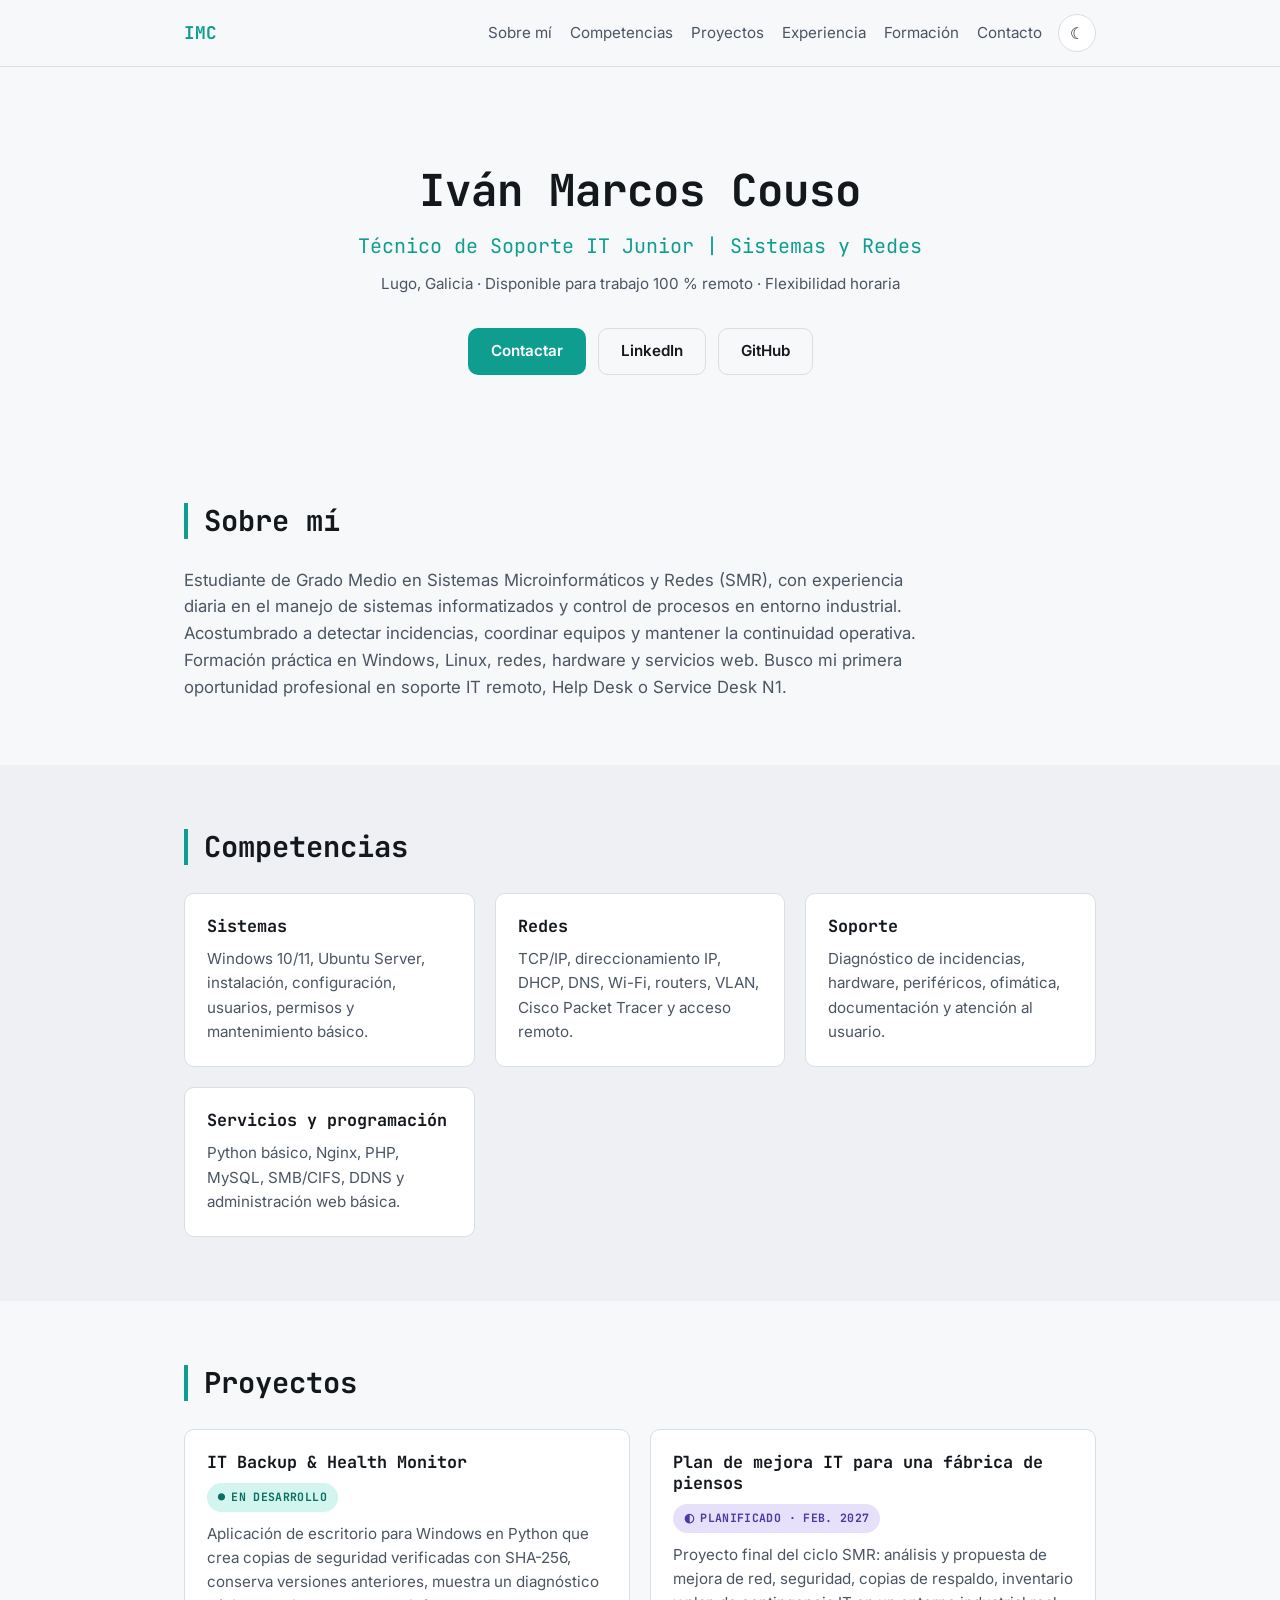
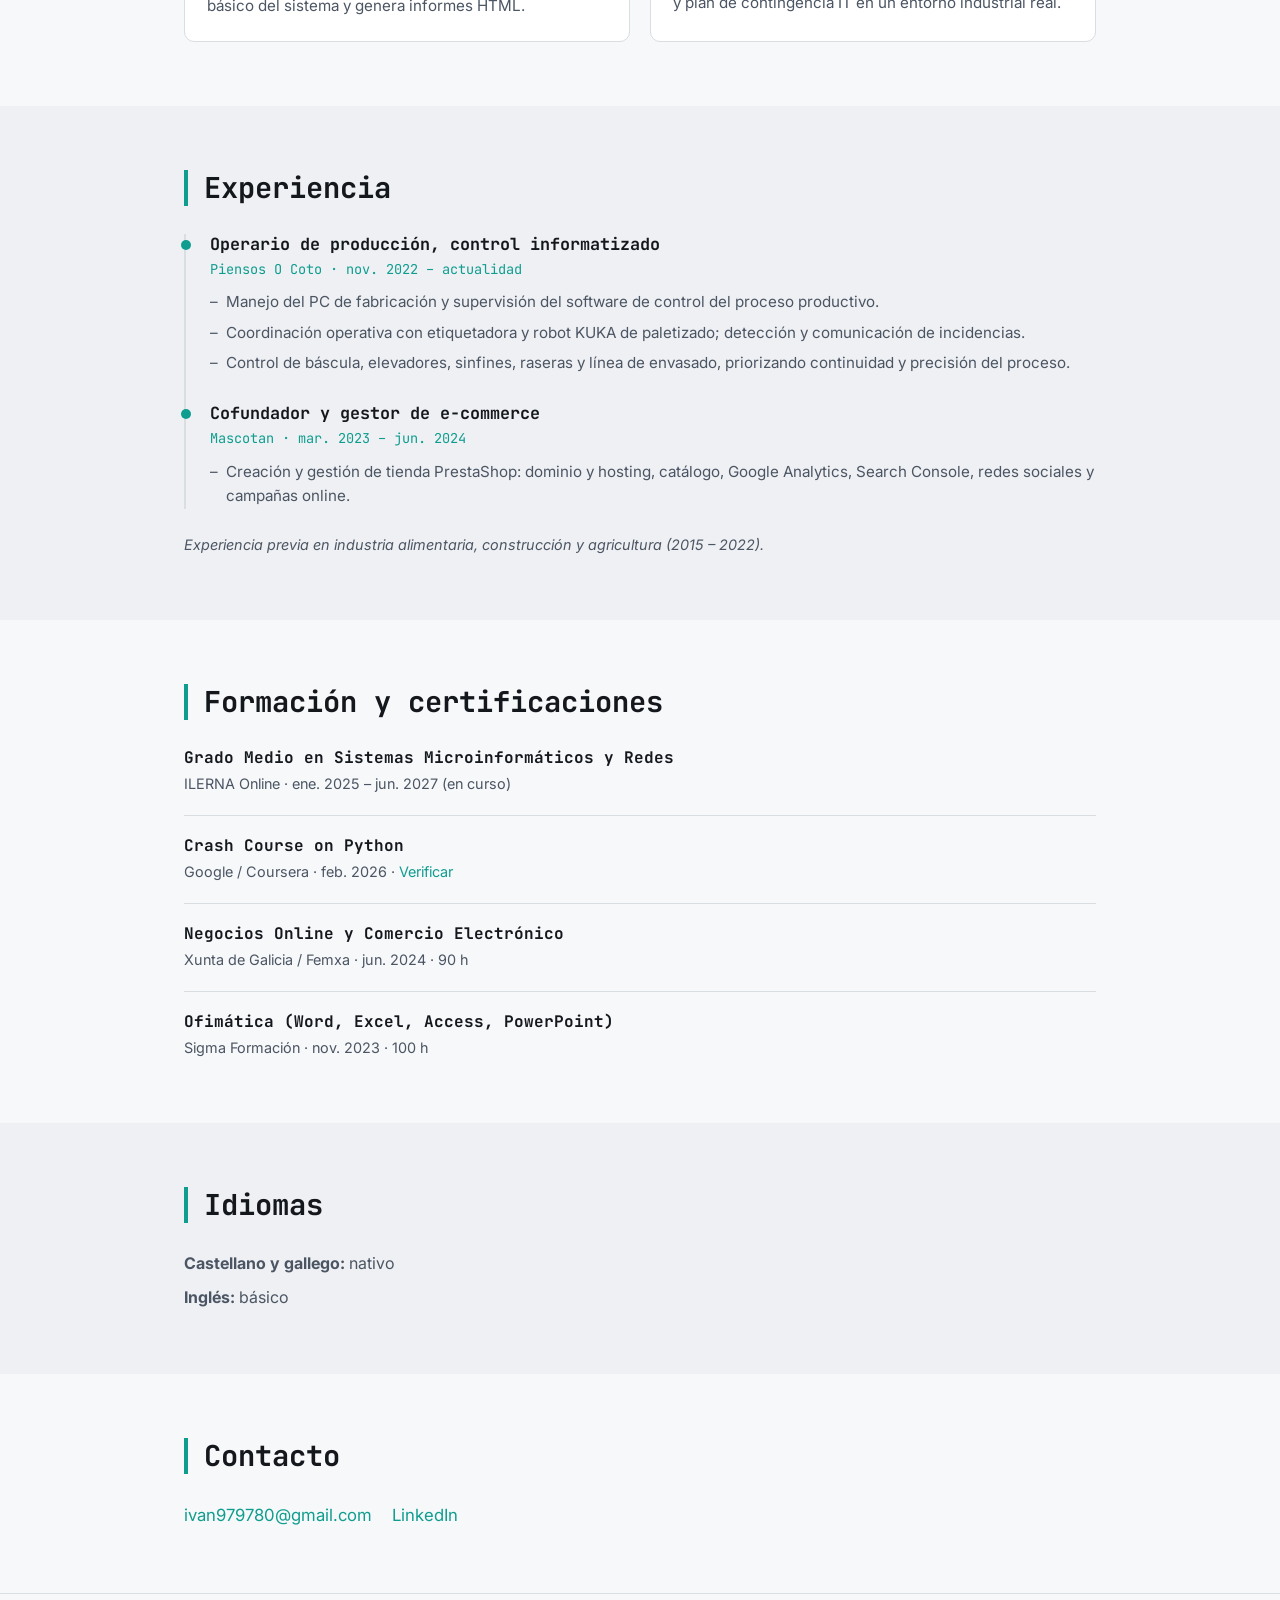
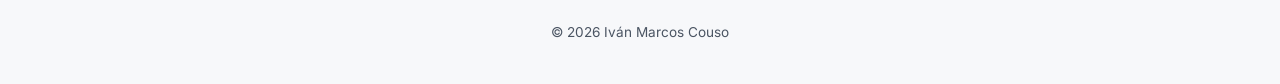
==== index.html @ 7e41d680 "Initial commit: portfolio website" ====
<!DOCTYPE html>
<html lang="es">
<head>
<meta charset="UTF-8">
<meta name="viewport" content="width=device-width, initial-scale=1.0">
<title>Iván Marcos Couso · Técnico de Soporte IT Junior</title>
<meta name="description" content="Portfolio profesional de Iván Marcos Couso, Técnico de Soporte IT Junior especializado en Sistemas y Redes, disponible para trabajo remoto.">
<meta name="author" content="Iván Marcos Couso">

<!-- Open Graph -->
<meta property="og:title" content="Iván Marcos Couso · Técnico de Soporte IT Junior">
<meta property="og:description" content="Portfolio profesional de Iván Marcos Couso, Técnico de Soporte IT Junior especializado en Sistemas y Redes, disponible para trabajo remoto.">
<meta property="og:type" content="website">
<meta property="og:locale" content="es_ES">
<meta property="og:url" content="https://vantoxik.github.io/">

<link rel="canonical" href="https://vantoxik.github.io/">

<link rel="preconnect" href="https://fonts.googleapis.com">
<link rel="preconnect" href="https://fonts.gstatic.com" crossorigin>
<link href="https://fonts.googleapis.com/css2?family=Inter:wght@400;500;600;700&family=JetBrains+Mono:wght@400;500;700&display=swap" rel="stylesheet">

<link rel="stylesheet" href="css/styles.css">
</head>
<body>

<a class="skip-link" href="#contenido">Saltar al contenido principal</a>

<header class="site-header">
  <nav class="nav" aria-label="Navegación principal">
    <a href="#inicio" class="nav__brand">IMC</a>
    <ul class="nav__links">
      <li><a href="#sobre-mi">Sobre mí</a></li>
      <li><a href="#competencias">Competencias</a></li>
      <li><a href="#proyectos">Proyectos</a></li>
      <li><a href="#experiencia">Experiencia</a></li>
      <li><a href="#formacion">Formación</a></li>
      <li><a href="#contacto">Contacto</a></li>
    </ul>
    <button id="theme-toggle" class="theme-toggle" type="button" aria-label="Cambiar a modo claro" aria-pressed="false">
      <span aria-hidden="true">☀</span>
    </button>
  </nav>
</header>

<main id="contenido">

  <section id="inicio" class="hero">
    <div class="container">
      <h1 class="hero__name">Iván Marcos Couso</h1>
      <p class="hero__role">Técnico de Soporte IT Junior | Sistemas y Redes</p>
      <p class="hero__location">Lugo, Galicia · Disponible para trabajo 100&nbsp;% remoto · Flexibilidad horaria</p>
      <div class="hero__actions">
        <a class="btn btn--primary" href="mailto:ivan979780@gmail.com">Contactar</a>
        <a class="btn btn--secondary" href="https://www.linkedin.com/in/ivan-marcos-couso" target="_blank" rel="noopener noreferrer">LinkedIn</a>
        <a class="btn btn--secondary" href="https://github.com/VanToxiK" target="_blank" rel="noopener noreferrer">GitHub</a>
      </div>
    </div>
  </section>

  <section id="sobre-mi" class="section">
    <div class="container">
      <h2 class="section__title">Sobre mí</h2>
      <p class="about__text">
        Estudiante de Grado Medio en Sistemas Microinformáticos y Redes (SMR), con experiencia diaria en el manejo de sistemas informatizados y control de procesos en entorno industrial. Acostumbrado a detectar incidencias, coordinar equipos y mantener la continuidad operativa. Formación práctica en Windows, Linux, redes, hardware y servicios web. Busco mi primera oportunidad profesional en soporte IT remoto, Help Desk o Service Desk N1.
      </p>
    </div>
  </section>

  <section id="competencias" class="section section--alt">
    <div class="container">
      <h2 class="section__title">Competencias</h2>
      <div class="cards-grid">
        <article class="card">
          <h3 class="card__title">Sistemas</h3>
          <p class="card__text">Windows 10/11, Ubuntu Server, instalación, configuración, usuarios, permisos y mantenimiento básico.</p>
        </article>
        <article class="card">
          <h3 class="card__title">Redes</h3>
          <p class="card__text">TCP/IP, direccionamiento IP, DHCP, DNS, Wi-Fi, routers, VLAN, Cisco Packet Tracer y acceso remoto.</p>
        </article>
        <article class="card">
          <h3 class="card__title">Soporte</h3>
          <p class="card__text">Diagnóstico de incidencias, hardware, periféricos, ofimática, documentación y atención al usuario.</p>
        </article>
        <article class="card">
          <h3 class="card__title">Servicios y programación</h3>
          <p class="card__text">Python básico, Nginx, PHP, MySQL, SMB/CIFS, DDNS y administración web básica.</p>
        </article>
      </div>
    </div>
  </section>

  <section id="proyectos" class="section">
    <div class="container">
      <h2 class="section__title">Proyectos</h2>
      <div class="cards-grid">
        <article class="card project-card">
          <div class="project-card__header">
            <h3 class="card__title">IT Backup &amp; Health Monitor</h3>
            <span class="badge badge--dev">En desarrollo</span>
          </div>
          <p class="card__text">Aplicación de escritorio para Windows en Python que crea copias de seguridad verificadas con SHA-256, conserva versiones anteriores, muestra un diagnóstico básico del sistema y genera informes HTML.</p>
          <!-- TODO: añadir enlace a GitHub y capturas de pantalla. -->

        </article>
        <article class="card project-card">
          <div class="project-card__header">
            <h3 class="card__title">Plan de mejora IT para una fábrica de piensos</h3>
            <span class="badge badge--planned">Planificado · feb. 2027</span>
          </div>
          <p class="card__text">Proyecto final del ciclo SMR: análisis y propuesta de mejora de red, seguridad, copias de respaldo, inventario y plan de contingencia IT en un entorno industrial real.</p>
          <!-- TODO: añadir enlace a GitHub y capturas de pantalla. -->

        </article>
      </div>
    </div>
  </section>

  <section id="experiencia" class="section section--alt">
    <div class="container">
      <h2 class="section__title">Experiencia</h2>
      <ol class="timeline">
        <li class="timeline__item">
          <h3 class="timeline__title">Operario de producción, control informatizado</h3>
          <p class="timeline__meta">Piensos O Coto · nov. 2022 – actualidad</p>
          <ul class="timeline__list">
            <li>Manejo del PC de fabricación y supervisión del software de control del proceso productivo.</li>
            <li>Coordinación operativa con etiquetadora y robot KUKA de paletizado; detección y comunicación de incidencias.</li>
            <li>Control de báscula, elevadores, sinfines, raseras y línea de envasado, priorizando continuidad y precisión del proceso.</li>
          </ul>
        </li>
        <li class="timeline__item">
          <h3 class="timeline__title">Cofundador y gestor de e-commerce</h3>
          <p class="timeline__meta">Mascotan · mar. 2023 – jun. 2024</p>
          <ul class="timeline__list">
            <li>Creación y gestión de tienda PrestaShop: dominio y hosting, catálogo, Google Analytics, Search Console, redes sociales y campañas online.</li>
          </ul>
        </li>
      </ol>
      <p class="timeline__note">Experiencia previa en industria alimentaria, construcción y agricultura (2015 – 2022).</p>
    </div>
  </section>

  <section id="formacion" class="section">
    <div class="container">
      <h2 class="section__title">Formación y certificaciones</h2>
      <ul class="education-list">
        <li class="education-item">
          <h3 class="education-item__title">Grado Medio en Sistemas Microinformáticos y Redes</h3>
          <p class="education-item__meta">ILERNA Online · ene. 2025 – jun. 2027 (en curso)</p>
        </li>
        <li class="education-item">
          <h3 class="education-item__title">Crash Course on Python</h3>
          <p class="education-item__meta">Google / Coursera · feb. 2026 · <a href="https://coursera.org/verify/OD0LB4WGQDCX" target="_blank" rel="noopener noreferrer">Verificar</a></p>
        </li>
        <li class="education-item">
          <h3 class="education-item__title">Negocios Online y Comercio Electrónico</h3>
          <p class="education-item__meta">Xunta de Galicia / Femxa · jun. 2024 · 90 h</p>
        </li>
        <li class="education-item">
          <h3 class="education-item__title">Ofimática (Word, Excel, Access, PowerPoint)</h3>
          <p class="education-item__meta">Sigma Formación · nov. 2023 · 100 h</p>
        </li>
      </ul>
    </div>
  </section>

  <section id="idiomas" class="section section--alt">
    <div class="container">
      <h2 class="section__title">Idiomas</h2>
      <ul class="languages-list">
        <li><strong>Castellano y gallego:</strong> nativo</li>
        <li><strong>Inglés:</strong> básico</li>
      </ul>
    </div>
  </section>

  <section id="contacto" class="section">
    <div class="container">
      <h2 class="section__title">Contacto</h2>
      <ul class="contact-list">
        <li><a href="mailto:ivan979780@gmail.com">ivan979780@gmail.com</a></li>
        <li><a href="https://www.linkedin.com/in/ivan-marcos-couso" target="_blank" rel="noopener noreferrer">LinkedIn</a></li>
      </ul>
    </div>
  </section>

</main>

<footer class="site-footer">
  <div class="container">
    <p>&copy; 2026 Iván Marcos Couso</p>
  </div>
</footer>

<script src="js/main.js"></script>
</body>
</html>
---- css/styles.css ----
/* ==========================================================================
   Variables de tema
   ========================================================================== */

:root {
  --color-bg: #0d1117;
  --color-bg-alt: #11161d;
  --color-surface: #161b22;
  --color-border: #262c36;
  --color-text: #e6edf3;
  --color-text-muted: #9aa7b4;
  --color-accent: #2dd4bf;
  --color-accent-strong: #14b8a6;
  --color-accent-contrast: #04211d;

  --color-badge-dev-bg: #1e3a37;
  --color-badge-dev-text: #5eead4;
  --color-badge-planned-bg: #2a2440;
  --color-badge-planned-text: #c4b5fd;

  --font-sans: "Inter", system-ui, -apple-system, "Segoe UI", sans-serif;
  --font-mono: "JetBrains Mono", "Courier New", monospace;

  --radius: 10px;
  --max-width: 960px;
  --transition: 0.2s ease;
}

:root[data-theme="light"] {
  --color-bg: #f7f8fa;
  --color-bg-alt: #eef0f3;
  --color-surface: #ffffff;
  --color-border: #d9dee3;
  --color-text: #14181d;
  --color-text-muted: #4b5563;
  --color-accent: #0f9d8f;
  --color-accent-strong: #0c7d72;
  --color-accent-contrast: #ffffff;

  --color-badge-dev-bg: #d3f5ef;
  --color-badge-dev-text: #0c6d61;
  --color-badge-planned-bg: #e6e0fb;
  --color-badge-planned-text: #4c3a9c;
}

@media (prefers-color-scheme: light) {
  :root:not([data-theme="dark"]) {
    --color-bg: #f7f8fa;
    --color-bg-alt: #eef0f3;
    --color-surface: #ffffff;
    --color-border: #d9dee3;
    --color-text: #14181d;
    --color-text-muted: #4b5563;
    --color-accent: #0f9d8f;
    --color-accent-strong: #0c7d72;
    --color-accent-contrast: #ffffff;

    --color-badge-dev-bg: #d3f5ef;
    --color-badge-dev-text: #0c6d61;
    --color-badge-planned-bg: #e6e0fb;
    --color-badge-planned-text: #4c3a9c;
  }
}

/* ==========================================================================
   Reset básico
   ========================================================================== */

*,
*::before,
*::after {
  box-sizing: border-box;
}

html {
  scroll-behavior: smooth;
}

body {
  margin: 0;
  background-color: var(--color-bg);
  color: var(--color-text);
  font-family: var(--font-sans);
  line-height: 1.6;
  -webkit-font-smoothing: antialiased;
}

h1, h2, h3 {
  font-family: var(--font-mono);
  line-height: 1.25;
  margin: 0;
}

p {
  margin: 0;
}

ul, ol {
  margin: 0;
  padding: 0;
  list-style: none;
}

a {
  color: var(--color-accent);
  text-decoration: none;
}

a:hover,
a:focus-visible {
  text-decoration: underline;
}

img {
  max-width: 100%;
  display: block;
}

.container {
  max-width: var(--max-width);
  margin: 0 auto;
  padding: 0 24px;
}

/* Foco visible accesible en todos los elementos interactivos */
a:focus-visible,
button:focus-visible {
  outline: 2px solid var(--color-accent);
  outline-offset: 3px;
  border-radius: 4px;
}

.skip-link {
  position: absolute;
  left: -9999px;
  top: 0;
  background: var(--color-accent);
  color: var(--color-accent-contrast);
  padding: 10px 16px;
  z-index: 100;
  border-radius: 0 0 6px 0;
}

.skip-link:focus {
  left: 0;
}

/* ==========================================================================
   Cabecera / navegación
   ========================================================================== */

.site-header {
  position: sticky;
  top: 0;
  z-index: 50;
  background-color: color-mix(in srgb, var(--color-bg) 88%, transparent);
  backdrop-filter: blur(8px);
  border-bottom: 1px solid var(--color-border);
}

.nav {
  max-width: var(--max-width);
  margin: 0 auto;
  padding: 14px 24px;
  display: flex;
  align-items: center;
  gap: 16px;
}

.nav__brand {
  font-family: var(--font-mono);
  font-weight: 700;
  color: var(--color-accent);
  font-size: 1.1rem;
  margin-right: auto;
}

.nav__links {
  display: flex;
  flex-wrap: wrap;
  gap: 4px 18px;
}

.nav__links a {
  color: var(--color-text-muted);
  font-size: 0.95rem;
  white-space: nowrap;
}

.nav__links a:hover,
.nav__links a:focus-visible {
  color: var(--color-text);
  text-decoration: none;
}

.theme-toggle {
  background: var(--color-surface);
  border: 1px solid var(--color-border);
  color: var(--color-text);
  width: 38px;
  height: 38px;
  border-radius: 50%;
  cursor: pointer;
  display: flex;
  align-items: center;
  justify-content: center;
  font-size: 1rem;
  transition: border-color var(--transition), transform var(--transition);
  flex-shrink: 0;
}

.theme-toggle:hover {
  border-color: var(--color-accent);
}

/* ==========================================================================
   Hero
   ========================================================================== */

.hero {
  padding: 96px 0 64px;
  text-align: center;
}

.hero__name {
  font-size: clamp(1.8rem, 5vw, 2.75rem);
  color: var(--color-text);
}

.hero__role {
  margin-top: 12px;
  font-size: clamp(1rem, 2.5vw, 1.25rem);
  color: var(--color-accent);
  font-family: var(--font-mono);
}

.hero__location {
  margin-top: 10px;
  color: var(--color-text-muted);
  font-size: 0.95rem;
}

.hero__actions {
  margin-top: 32px;
  display: flex;
  flex-wrap: wrap;
  justify-content: center;
  gap: 12px;
}

.btn {
  display: inline-block;
  padding: 10px 22px;
  border-radius: var(--radius);
  font-weight: 600;
  font-size: 0.95rem;
  border: 1px solid transparent;
  transition: background-color var(--transition), border-color var(--transition), transform var(--transition);
}

.btn:hover,
.btn:focus-visible {
  text-decoration: none;
  transform: translateY(-1px);
}

.btn--primary {
  background-color: var(--color-accent);
  color: var(--color-accent-contrast);
}

.btn--primary:hover,
.btn--primary:focus-visible {
  background-color: var(--color-accent-strong);
}

.btn--secondary {
  background-color: transparent;
  color: var(--color-text);
  border-color: var(--color-border);
}

.btn--secondary:hover,
.btn--secondary:focus-visible {
  border-color: var(--color-accent);
  color: var(--color-accent);
}

/* ==========================================================================
   Secciones generales
   ========================================================================== */

.section {
  padding: 64px 0;
}

.section--alt {
  background-color: var(--color-bg-alt);
}

.section__title {
  font-size: clamp(1.4rem, 3vw, 1.8rem);
  color: var(--color-text);
  margin-bottom: 28px;
  position: relative;
  padding-left: 16px;
  border-left: 4px solid var(--color-accent);
}

.about__text {
  max-width: 68ch;
  color: var(--color-text-muted);
  font-size: 1.05rem;
}

/* ==========================================================================
   Tarjetas (competencias / proyectos)
   ========================================================================== */

.cards-grid {
  display: grid;
  grid-template-columns: repeat(auto-fit, minmax(240px, 1fr));
  gap: 20px;
}

.card {
  background-color: var(--color-surface);
  border: 1px solid var(--color-border);
  border-radius: var(--radius);
  padding: 22px;
  transition: border-color var(--transition), transform var(--transition);
}

.card:hover {
  border-color: var(--color-accent);
}

.card__title {
  font-size: 1.05rem;
  color: var(--color-text);
  margin-bottom: 10px;
}

.card__text {
  color: var(--color-text-muted);
  font-size: 0.95rem;
}

.project-card__header {
  display: flex;
  flex-wrap: wrap;
  align-items: center;
  gap: 10px;
  margin-bottom: 10px;
}

.project-card__header .card__title {
  margin-bottom: 0;
}

.badge {
  display: inline-flex;
  align-items: center;
  gap: 6px;
  font-family: var(--font-mono);
  font-size: 0.72rem;
  font-weight: 700;
  text-transform: uppercase;
  letter-spacing: 0.03em;
  padding: 4px 10px;
  border-radius: 999px;
  border: 1px solid transparent;
}

/* Las etiquetas de estado se distinguen por color Y por icono/texto, no solo por color */
.badge--dev {
  background-color: var(--color-badge-dev-bg);
  color: var(--color-badge-dev-text);
}

.badge--dev::before {
  content: "●";
}

.badge--planned {
  background-color: var(--color-badge-planned-bg);
  color: var(--color-badge-planned-text);
}

.badge--planned::before {
  content: "◐";
}

/* ==========================================================================
   Timeline (experiencia)
   ========================================================================== */

.timeline {
  display: flex;
  flex-direction: column;
  gap: 28px;
  border-left: 2px solid var(--color-border);
  padding-left: 24px;
}

.timeline__item {
  position: relative;
}

.timeline__item::before {
  content: "";
  position: absolute;
  left: -29px;
  top: 6px;
  width: 10px;
  height: 10px;
  border-radius: 50%;
  background-color: var(--color-accent);
}

.timeline__title {
  font-size: 1.05rem;
  color: var(--color-text);
}

.timeline__meta {
  margin-top: 4px;
  color: var(--color-accent);
  font-family: var(--font-mono);
  font-size: 0.85rem;
}

.timeline__list {
  margin-top: 10px;
  display: flex;
  flex-direction: column;
  gap: 6px;
}

.timeline__list li {
  display: flex;
  align-items: flex-start;
  gap: 8px;
  color: var(--color-text-muted);
  font-size: 0.95rem;
}

.timeline__list li::before {
  content: "–";
  flex-shrink: 0;
  color: var(--color-text-muted);
}

.timeline__note {
  margin-top: 24px;
  color: var(--color-text-muted);
  font-size: 0.9rem;
  font-style: italic;
}

/* ==========================================================================
   Formación e idiomas
   ========================================================================== */

.education-list {
  display: flex;
  flex-direction: column;
  gap: 20px;
}

.education-item {
  padding-bottom: 20px;
  border-bottom: 1px solid var(--color-border);
}

.education-item:last-child {
  border-bottom: none;
  padding-bottom: 0;
}

.education-item__title {
  font-size: 1rem;
  color: var(--color-text);
}

.education-item__meta {
  margin-top: 4px;
  color: var(--color-text-muted);
  font-size: 0.9rem;
}

.languages-list {
  display: flex;
  flex-direction: column;
  gap: 8px;
  color: var(--color-text-muted);
}

/* ==========================================================================
   Contacto y pie
   ========================================================================== */

.contact-list {
  display: flex;
  flex-wrap: wrap;
  gap: 20px;
  font-size: 1.05rem;
}

.site-footer {
  padding: 28px 0 40px;
  text-align: center;
  color: var(--color-text-muted);
  font-size: 0.85rem;
  border-top: 1px solid var(--color-border);
}

/* ==========================================================================
   Responsive: navegación (evita que el botón de tema se corte en anchos
   intermedios, ~640-900px) y ajustes de móvil desde 360px
   ========================================================================== */

@media (max-width: 900px) {
  .nav {
    flex-wrap: wrap;
  }

  .nav__brand {
    order: 1;
  }

  .theme-toggle {
    order: 2;
  }

  .nav__links {
    order: 3;
    width: 100%;
    justify-content: center;
    gap: 6px 14px;
  }
}

@media (max-width: 640px) {
  .nav {
    padding: 12px 16px;
  }

  .container {
    padding: 0 16px;
  }

  .hero {
    padding: 64px 0 48px;
  }

  .section {
    padding: 48px 0;
  }
}

/* ==========================================================================
   Impresión: sin menú ni botón de tema, y con las URL de los enlaces visibles
   ========================================================================== */

@media print {
  .site-header,
  .skip-link {
    display: none;
  }

  body {
    background: #fff;
    color: #000;
  }

  a {
    color: #000;
    text-decoration: underline;
  }

  a[href^="http"]::after,
  a[href^="mailto:"]::after {
    content: " (" attr(href) ")";
    font-size: 0.85em;
    color: #333;
  }

  .card,
  .badge {
    border-color: #999;
  }
}

/* ==========================================================================
   Reducir animaciones si el usuario lo prefiere
   ========================================================================== */

@media (prefers-reduced-motion: reduce) {
  html {
    scroll-behavior: auto;
  }

  * {
    transition-duration: 0.01ms !important;
  }
}
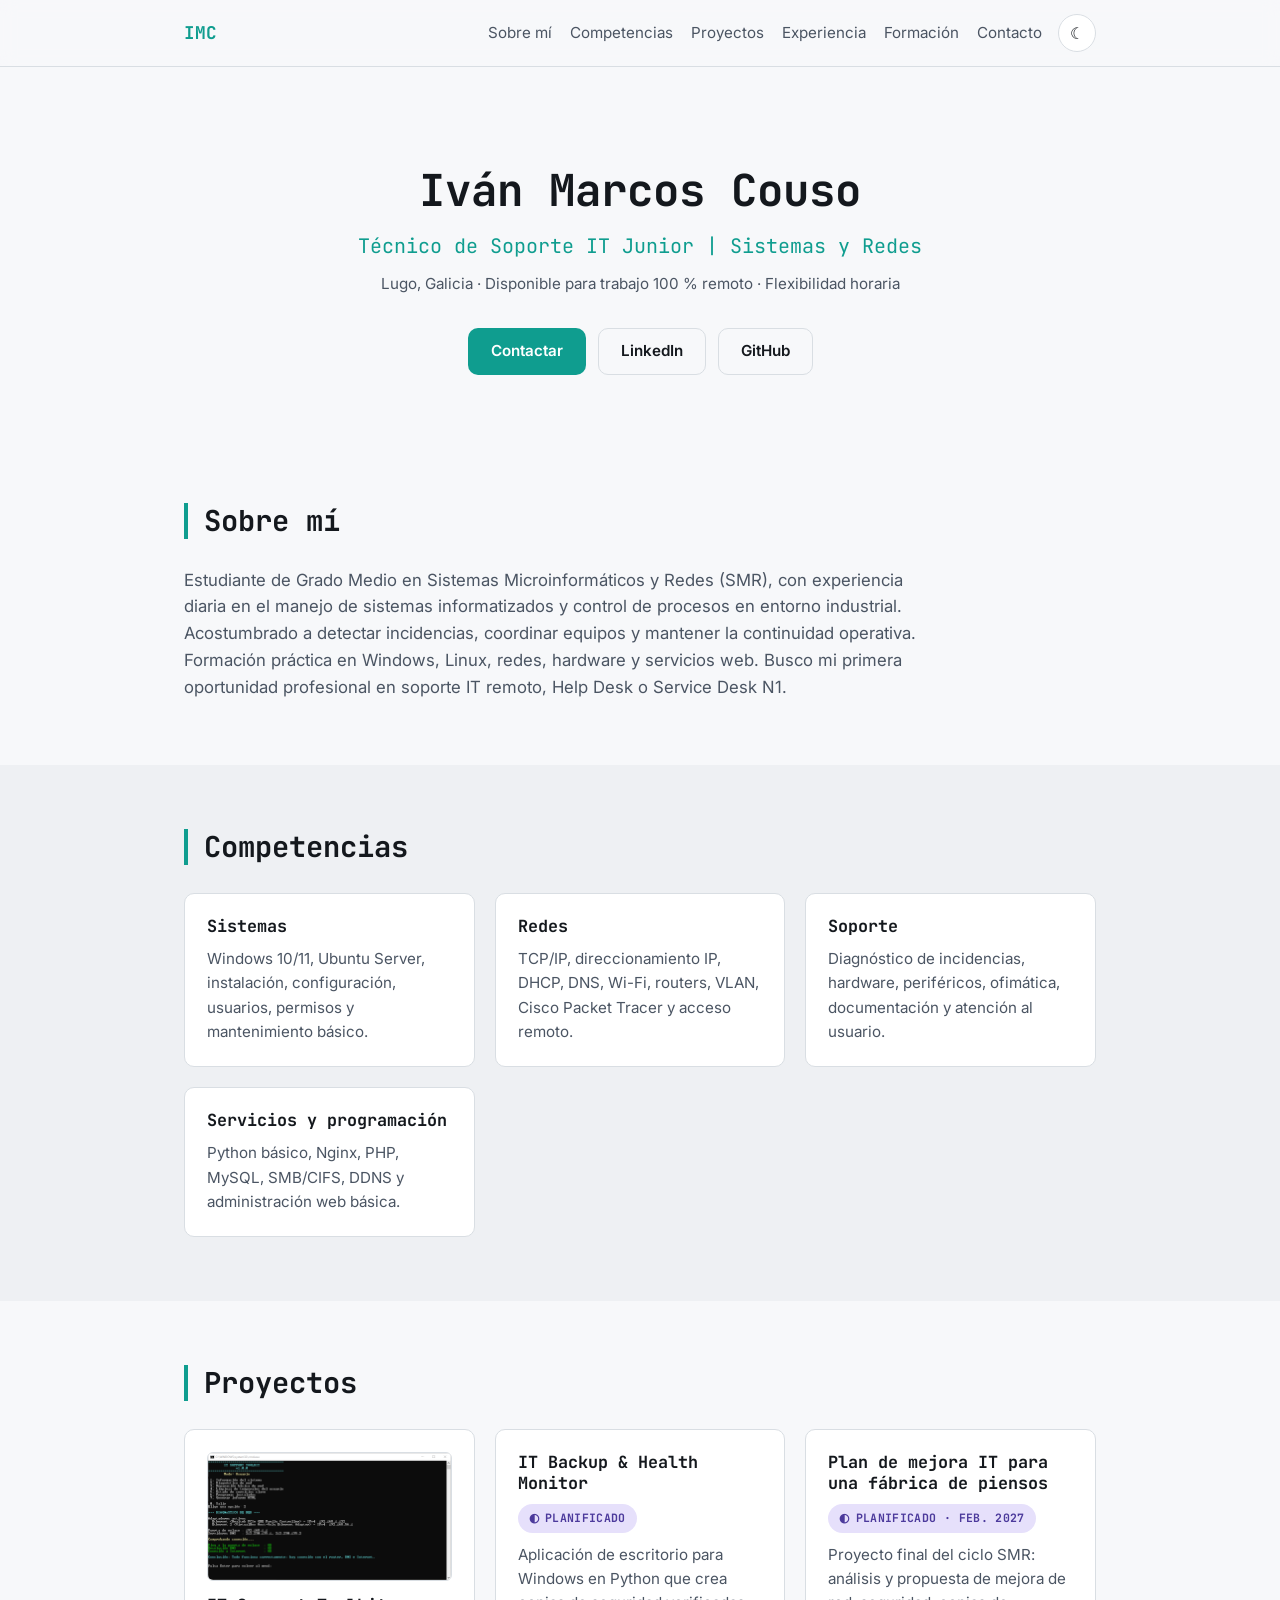
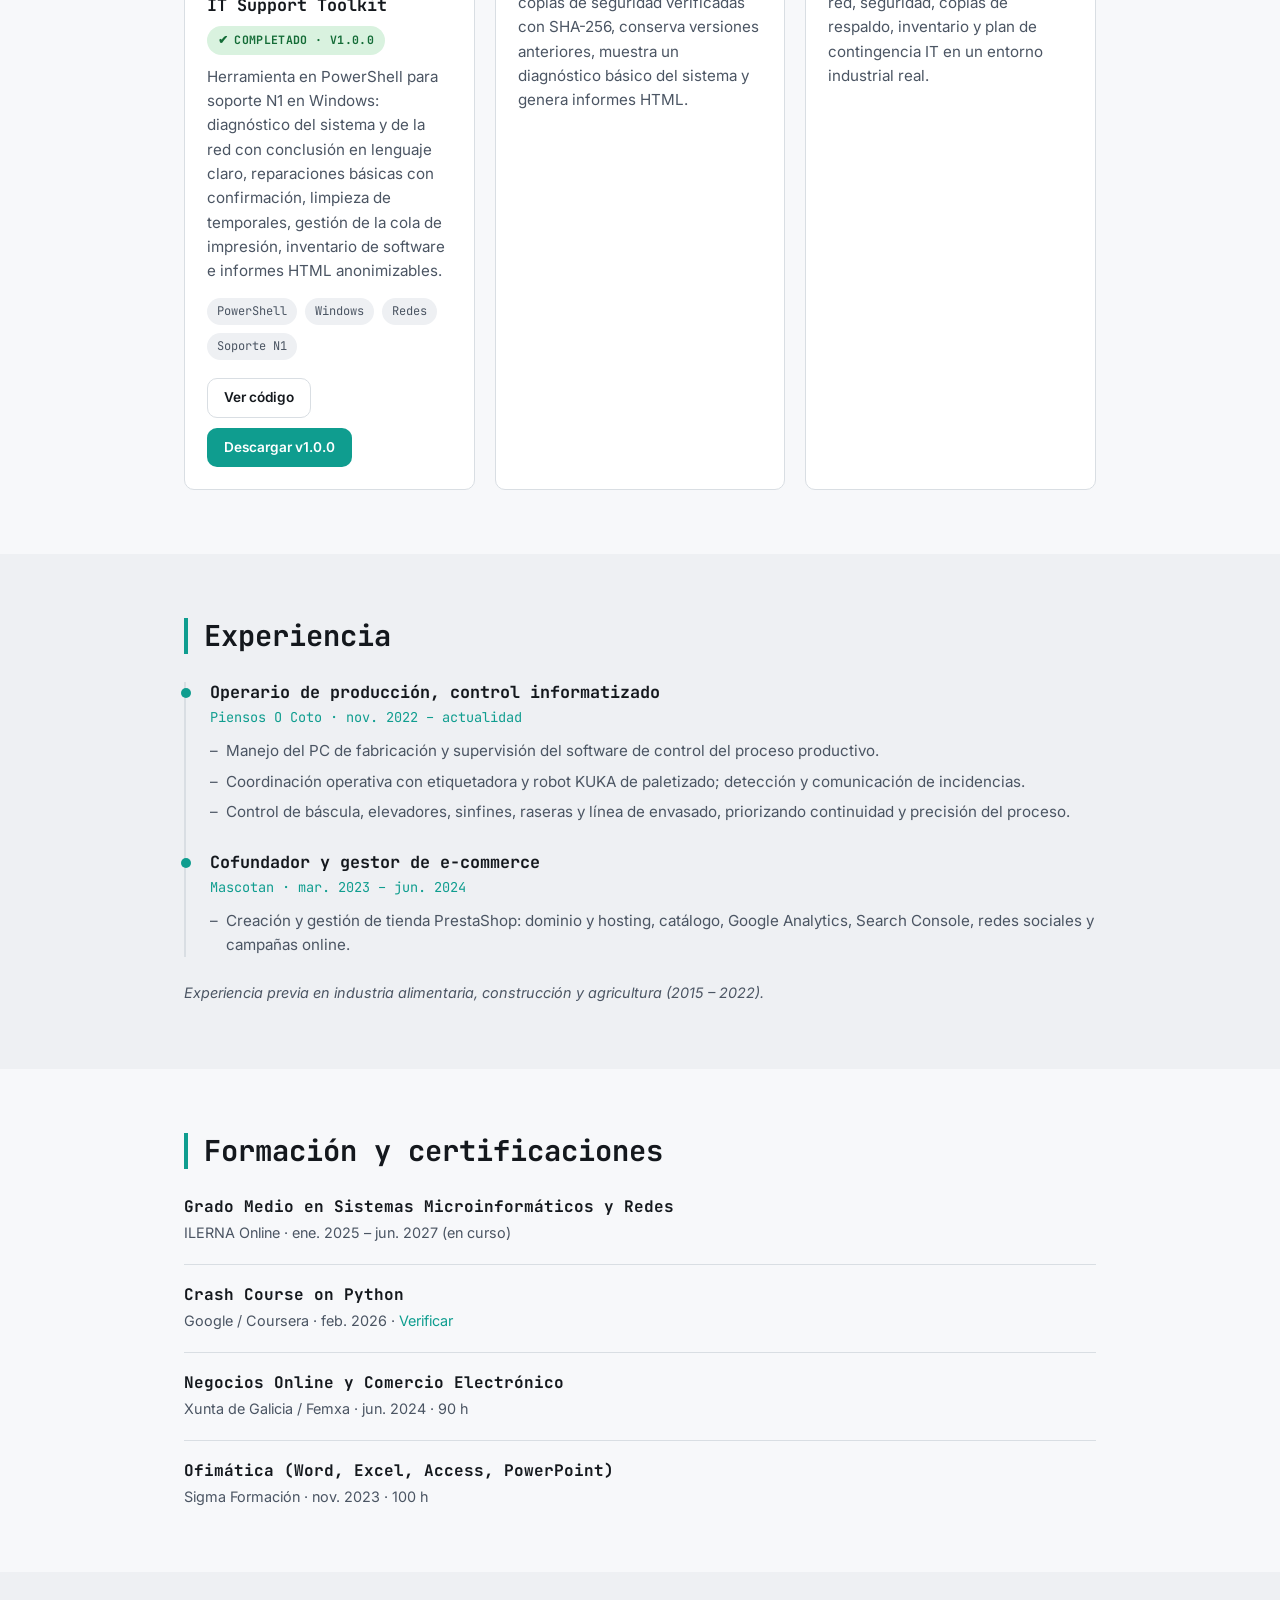
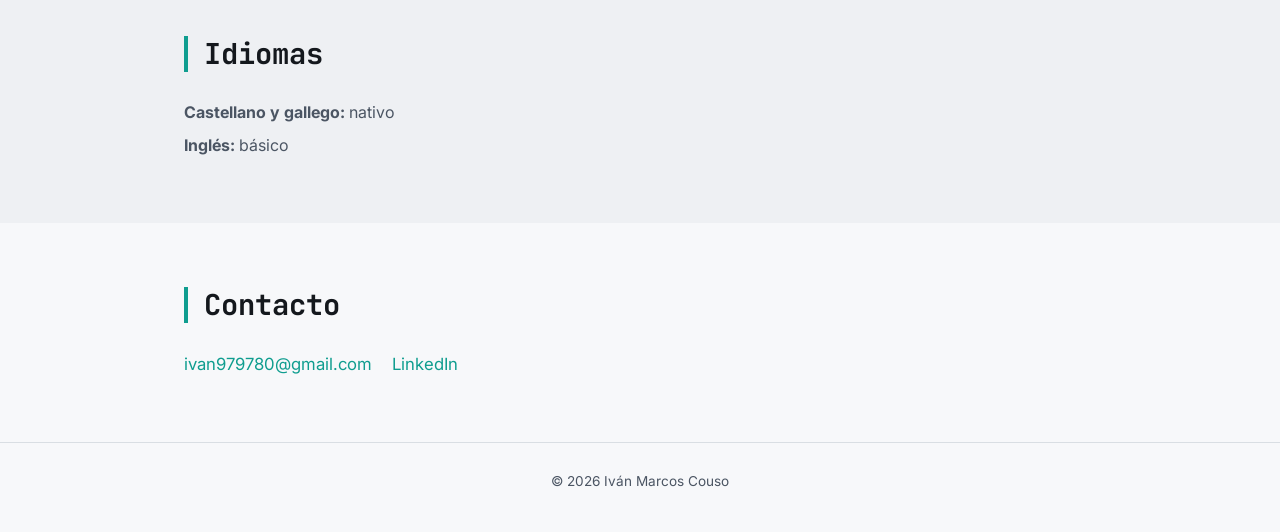
==== commit 5cb0d434: "Add IT Support Toolkit project Co-Authored-By: Claude Sonnet 5 <noreply@anthropic.com>" ====
--- a/index.html
+++ b/index.html
@@ -96,9 +96,27 @@
       <h2 class="section__title">Proyectos</h2>
       <div class="cards-grid">
         <article class="card project-card">
+          <img class="project-card__img" src="img/it-support-toolkit.png" alt="Captura de la herramienta IT Support Toolkit mostrando un diagnóstico del sistema en PowerShell" loading="lazy">
+          <div class="project-card__header">
+            <h3 class="card__title">IT Support Toolkit</h3>
+            <span class="badge badge--done">Completado · v1.0.0</span>
+          </div>
+          <p class="card__text">Herramienta en PowerShell para soporte N1 en Windows: diagnóstico del sistema y de la red con conclusión en lenguaje claro, reparaciones básicas con confirmación, limpieza de temporales, gestión de la cola de impresión, inventario de software e informes HTML anonimizables.</p>
+          <ul class="tech-tags">
+            <li class="tech-tag">PowerShell</li>
+            <li class="tech-tag">Windows</li>
+            <li class="tech-tag">Redes</li>
+            <li class="tech-tag">Soporte N1</li>
+          </ul>
+          <div class="project-card__actions">
+            <a class="btn btn--secondary" href="https://github.com/VanToxiK/it-support-toolkit" target="_blank" rel="noopener">Ver código</a>
+            <a class="btn btn--primary" href="https://github.com/VanToxiK/it-support-toolkit/releases/tag/v1.0.0" target="_blank" rel="noopener">Descargar v1.0.0</a>
+          </div>
+        </article>
+        <article class="card project-card">
           <div class="project-card__header">
             <h3 class="card__title">IT Backup &amp; Health Monitor</h3>
-            <span class="badge badge--dev">En desarrollo</span>
+            <span class="badge badge--planned">Planificado</span>
           </div>
           <p class="card__text">Aplicación de escritorio para Windows en Python que crea copias de seguridad verificadas con SHA-256, conserva versiones anteriores, muestra un diagnóstico básico del sistema y genera informes HTML.</p>
           <!-- TODO: añadir enlace a GitHub y capturas de pantalla. -->
--- a/css/styles.css
+++ b/css/styles.css
@@ -17,6 +17,11 @@
   --color-badge-dev-text: #5eead4;
   --color-badge-planned-bg: #2a2440;
   --color-badge-planned-text: #c4b5fd;
+  --color-badge-done-bg: #16321f;
+  --color-badge-done-text: #86efac;
+
+  --color-tag-bg: #1c2129;
+  --color-tag-text: #9aa7b4;
 
   --font-sans: "Inter", system-ui, -apple-system, "Segoe UI", sans-serif;
   --font-mono: "JetBrains Mono", "Courier New", monospace;
@@ -41,6 +46,11 @@
   --color-badge-dev-text: #0c6d61;
   --color-badge-planned-bg: #e6e0fb;
   --color-badge-planned-text: #4c3a9c;
+  --color-badge-done-bg: #d9f2df;
+  --color-badge-done-text: #146c37;
+
+  --color-tag-bg: #eef0f3;
+  --color-tag-text: #4b5563;
 }
 
 @media (prefers-color-scheme: light) {
@@ -59,6 +69,11 @@
     --color-badge-dev-text: #0c6d61;
     --color-badge-planned-bg: #e6e0fb;
     --color-badge-planned-text: #4c3a9c;
+    --color-badge-done-bg: #d9f2df;
+    --color-badge-done-text: #146c37;
+
+    --color-tag-bg: #eef0f3;
+    --color-tag-text: #4b5563;
   }
 }
 
@@ -391,6 +406,54 @@
   content: "◐";
 }
 
+.badge--done {
+  background-color: var(--color-badge-done-bg);
+  color: var(--color-badge-done-text);
+}
+
+.badge--done::before {
+  content: "✔";
+}
+
+.project-card__img {
+  display: block;
+  width: 100%;
+  height: auto;
+  border-radius: calc(var(--radius) - 4px);
+  margin-bottom: 14px;
+  border: 1px solid var(--color-border);
+}
+
+.tech-tags {
+  display: flex;
+  flex-wrap: wrap;
+  gap: 8px;
+  margin: 14px 0 0;
+  padding: 0;
+  list-style: none;
+}
+
+.tech-tag {
+  background-color: var(--color-tag-bg);
+  color: var(--color-tag-text);
+  font-family: var(--font-mono);
+  font-size: 0.75rem;
+  padding: 4px 10px;
+  border-radius: 999px;
+}
+
+.project-card__actions {
+  display: flex;
+  flex-wrap: wrap;
+  gap: 10px;
+  margin-top: 18px;
+}
+
+.project-card__actions .btn {
+  padding: 8px 16px;
+  font-size: 0.85rem;
+}
+
 /* ==========================================================================
    Timeline (experiencia)
    ========================================================================== */
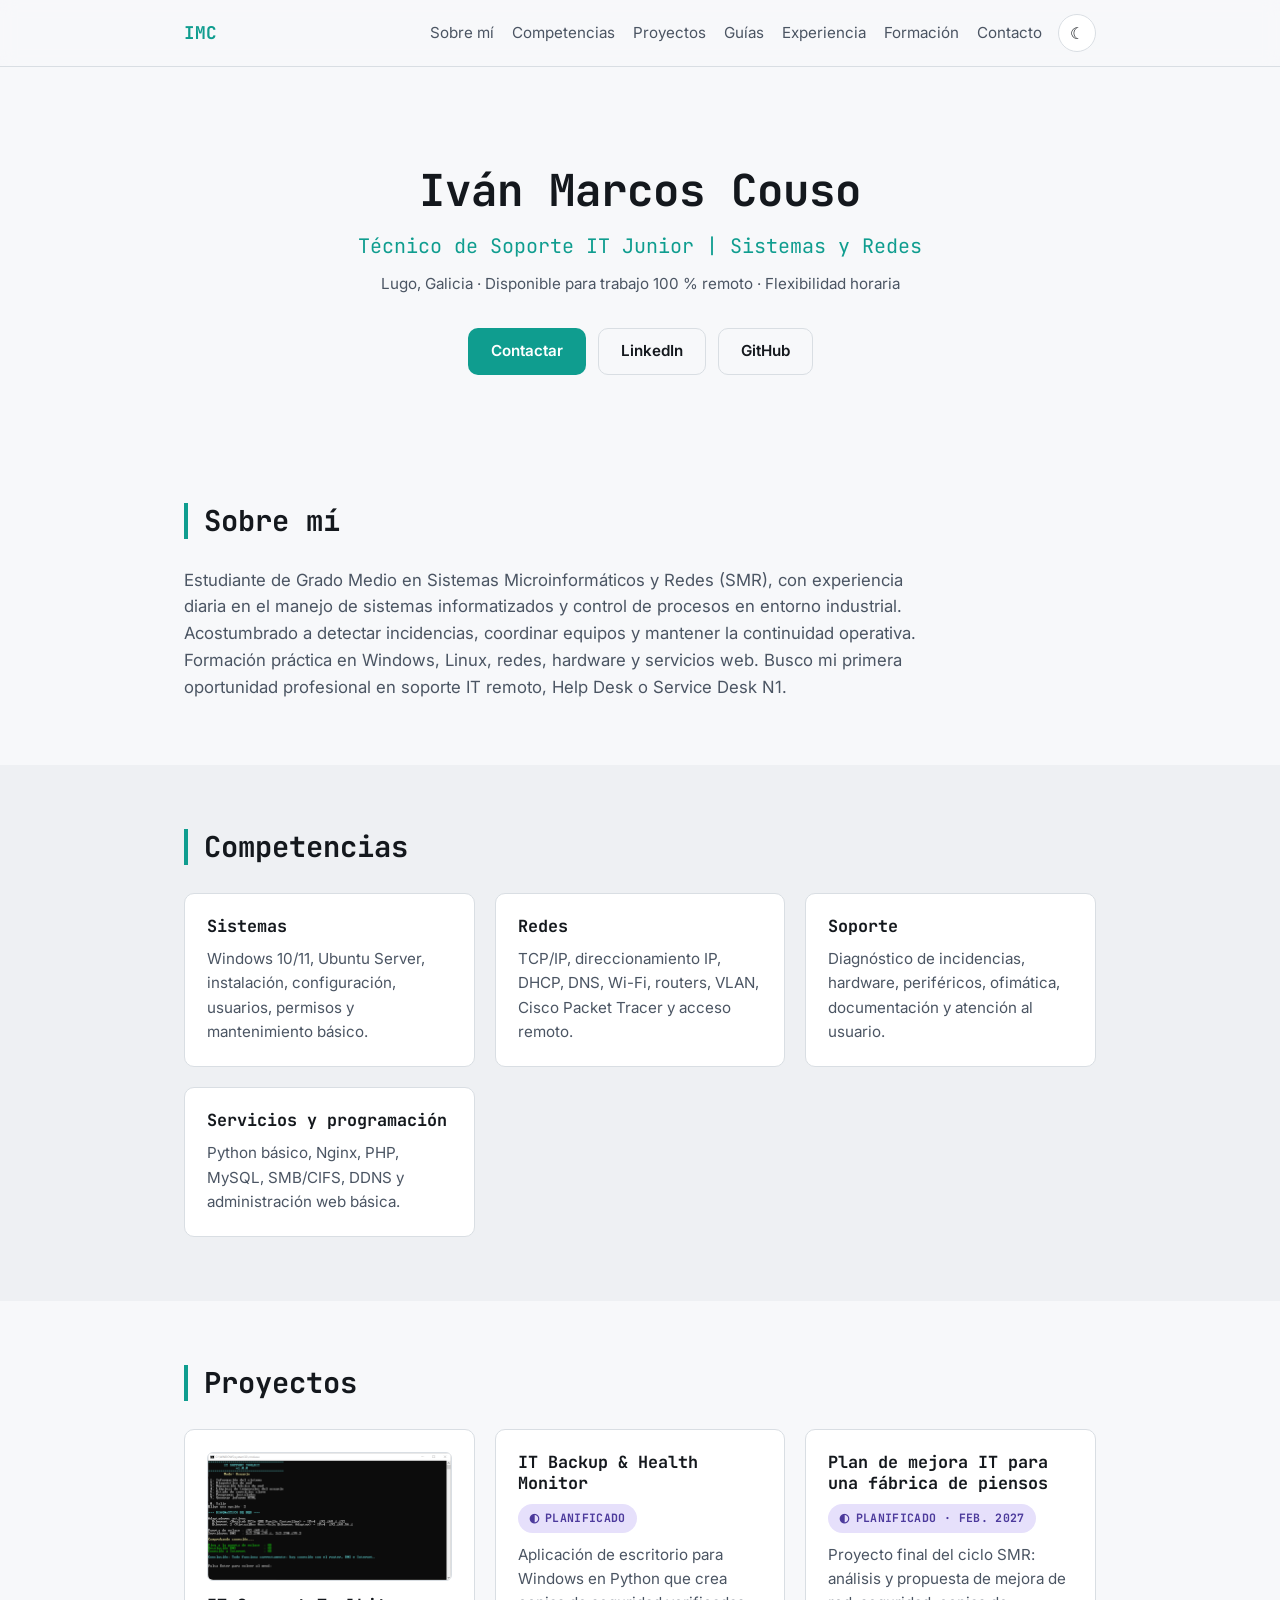
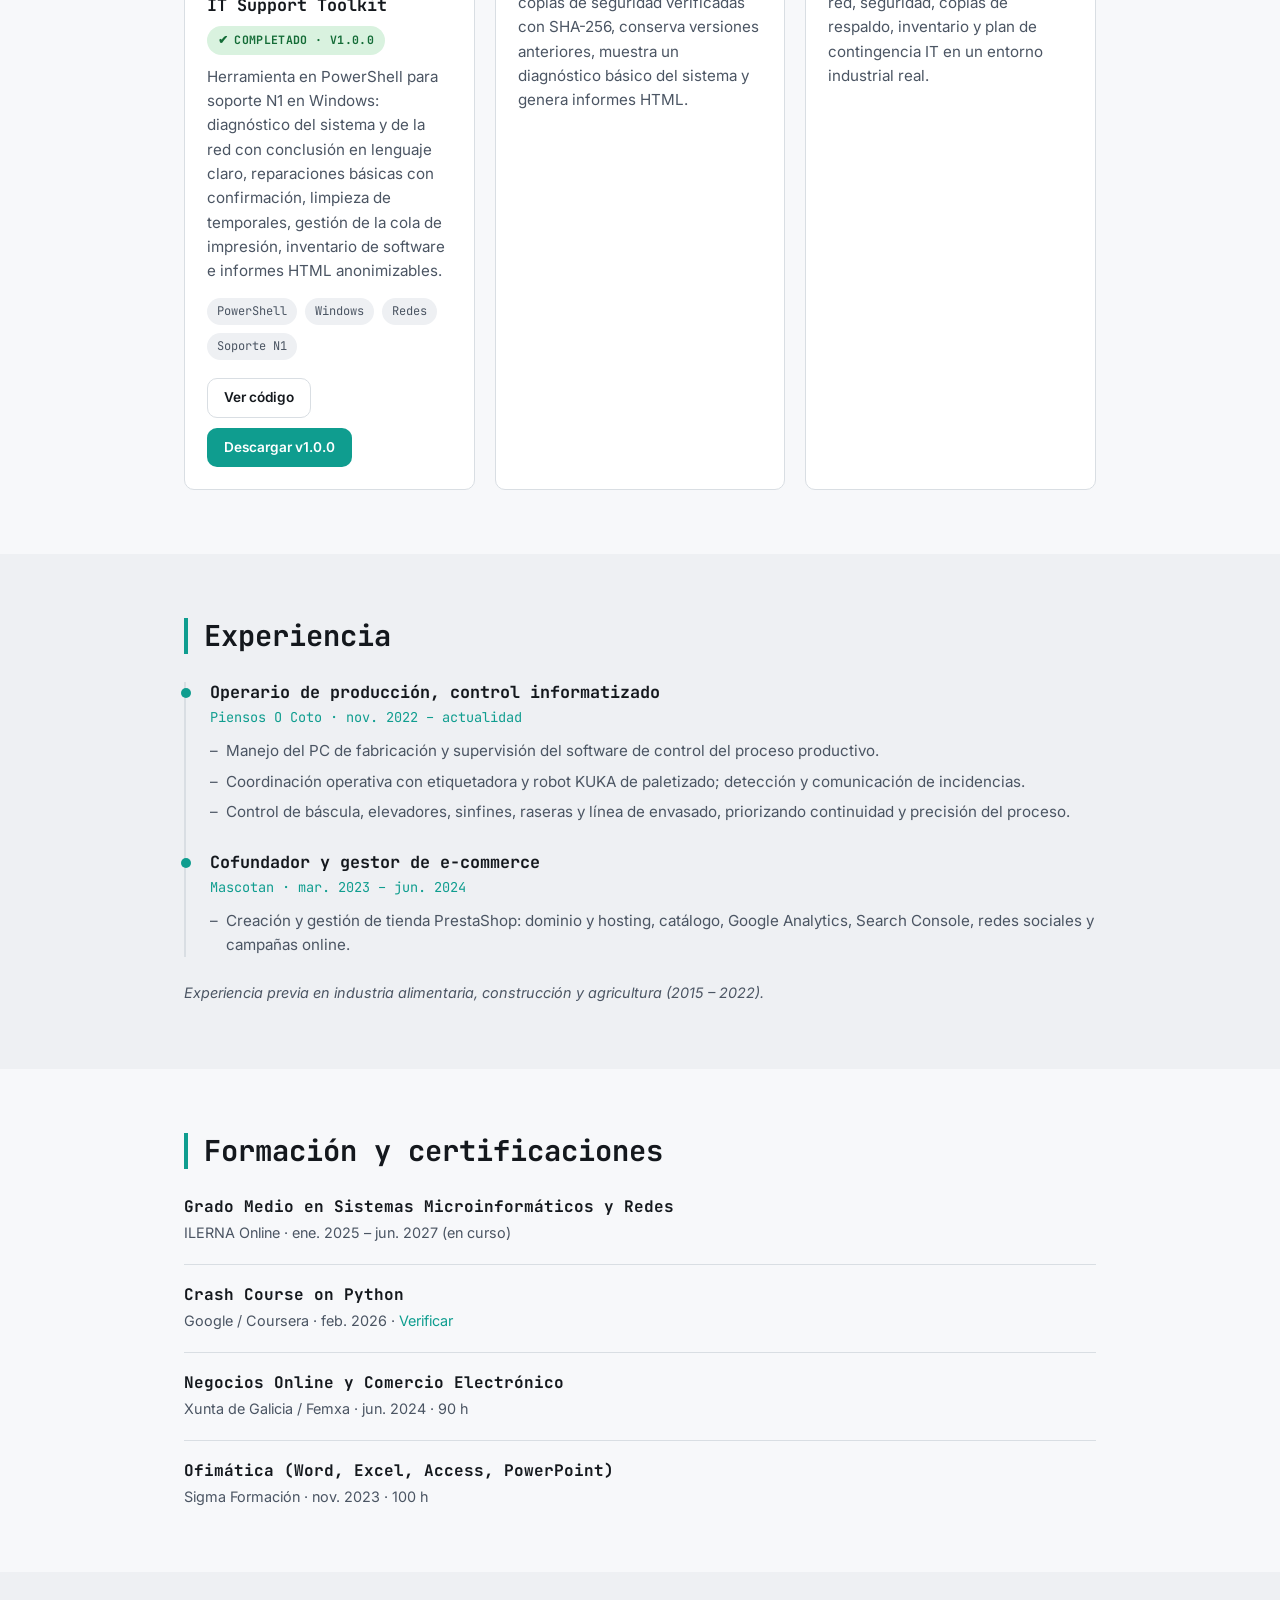
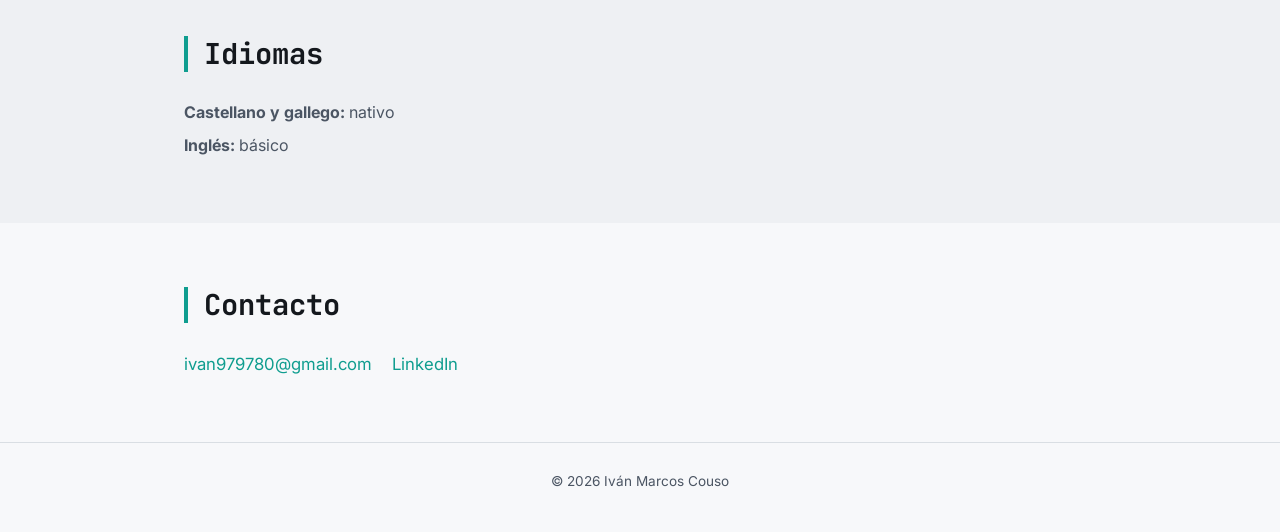
==== commit 35b7ebce: "Add support guides section with first two guides Co-Authored-By: Claude Sonnet 5.5 <noreply@anthropi" ====
--- a/index.html
+++ b/index.html
@@ -33,6 +33,7 @@
       <li><a href="#sobre-mi">Sobre mí</a></li>
       <li><a href="#competencias">Competencias</a></li>
       <li><a href="#proyectos">Proyectos</a></li>
+      <li><a href="guias/index.html">Guías</a></li>
       <li><a href="#experiencia">Experiencia</a></li>
       <li><a href="#formacion">Formación</a></li>
       <li><a href="#contacto">Contacto</a></li>
--- a/css/styles.css
+++ b/css/styles.css
@@ -23,6 +23,11 @@
   --color-tag-bg: #1c2129;
   --color-tag-text: #9aa7b4;
 
+  --color-warn-bg: #3a2e12;
+  --color-warn-text: #fcd34d;
+  --color-danger-bg: #3f1d22;
+  --color-danger-text: #fca5a5;
+
   --font-sans: "Inter", system-ui, -apple-system, "Segoe UI", sans-serif;
   --font-mono: "JetBrains Mono", "Courier New", monospace;
 
@@ -51,6 +56,11 @@
 
   --color-tag-bg: #eef0f3;
   --color-tag-text: #4b5563;
+
+  --color-warn-bg: #fdf1c8;
+  --color-warn-text: #7a4b00;
+  --color-danger-bg: #fde2e2;
+  --color-danger-text: #9b1c1c;
 }
 
 @media (prefers-color-scheme: light) {
@@ -74,6 +84,11 @@
 
     --color-tag-bg: #eef0f3;
     --color-tag-text: #4b5563;
+
+    --color-warn-bg: #fdf1c8;
+    --color-warn-text: #7a4b00;
+    --color-danger-bg: #fde2e2;
+    --color-danger-text: #9b1c1c;
   }
 }
 
@@ -206,6 +221,16 @@
 .nav__links a:focus-visible {
   color: var(--color-text);
   text-decoration: none;
+}
+
+/* Página actual: se marca con subrayado además del color */
+.nav__links a[aria-current="page"],
+.nav__links a[aria-current="true"] {
+  color: var(--color-text);
+  text-decoration: underline;
+  text-decoration-color: var(--color-accent);
+  text-decoration-thickness: 2px;
+  text-underline-offset: 6px;
 }
 
 .theme-toggle {
@@ -395,6 +420,7 @@
 
 .badge--dev::before {
   content: "●";
+  content: "●" / "";
 }
 
 .badge--planned {
@@ -404,6 +430,7 @@
 
 .badge--planned::before {
   content: "◐";
+  content: "◐" / "";
 }
 
 .badge--done {
@@ -413,6 +440,7 @@
 
 .badge--done::before {
   content: "✔";
+  content: "✔" / "";
 }
 
 .project-card__img {
@@ -579,6 +607,437 @@
 }
 
 /* ==========================================================================
+   Guías: índice (buscador y listado por categoría)
+   ========================================================================== */
+
+.guide-search {
+  max-width: 520px;
+  margin-bottom: 8px;
+}
+
+.guide-search[hidden],
+.guide-group[hidden],
+.guide-item[hidden] {
+  display: none;
+}
+
+.guide-search__label {
+  display: block;
+  margin-bottom: 8px;
+  font-weight: 600;
+}
+
+.guide-search__input {
+  width: 100%;
+  padding: 12px 14px;
+  font: inherit;
+  color: var(--color-text);
+  background-color: var(--color-surface);
+  border: 1px solid var(--color-border);
+  border-radius: var(--radius);
+}
+
+.guide-search__input:focus-visible {
+  outline: 2px solid var(--color-accent);
+  outline-offset: 2px;
+  border-color: var(--color-accent);
+}
+
+.guide-search__status {
+  min-height: 1.5em;
+  margin-top: 8px;
+  color: var(--color-text-muted);
+  font-size: 0.9rem;
+}
+
+.guide-intro {
+  max-width: 68ch;
+  margin-bottom: 20px;
+  color: var(--color-text-muted);
+  font-size: 1.05rem;
+}
+
+.guide-group {
+  margin-top: 36px;
+}
+
+.guide-group__title {
+  margin-bottom: 16px;
+  padding-bottom: 8px;
+  font-size: 1.15rem;
+  border-bottom: 1px solid var(--color-border);
+}
+
+.guide-list {
+  display: grid;
+  grid-template-columns: repeat(auto-fill, minmax(260px, 1fr));
+  gap: 16px;
+}
+
+.guide-item {
+  position: relative;
+  display: flex;
+  flex-direction: column;
+  gap: 10px;
+  padding: 18px;
+  background-color: var(--color-surface);
+  border: 1px solid var(--color-border);
+  border-radius: var(--radius);
+  transition: border-color var(--transition);
+}
+
+.guide-item:not(.guide-item--soon):hover {
+  border-color: var(--color-accent);
+}
+
+.guide-item__title {
+  font-weight: 600;
+  color: var(--color-text);
+}
+
+/* Toda la tarjeta es clicable: el enlace se extiende sobre ella */
+a.guide-item__title::after {
+  content: "";
+  position: absolute;
+  inset: 0;
+}
+
+a.guide-item__title:hover {
+  text-decoration: underline;
+}
+
+@supports selector(:has(*)) {
+  .guide-item__title:focus-visible {
+    outline: none;
+  }
+
+  .guide-item:has(.guide-item__title:focus-visible) {
+    outline: 2px solid var(--color-accent);
+    outline-offset: 3px;
+  }
+}
+
+.guide-item__meta {
+  display: flex;
+  flex-wrap: wrap;
+  align-items: center;
+  gap: 8px 12px;
+  color: var(--color-text-muted);
+  font-size: 0.85rem;
+}
+
+/* Guías pendientes: sin enlace, borde discontinuo y texto atenuado */
+.guide-item--soon {
+  background-color: transparent;
+  border-style: dashed;
+}
+
+.guide-item--soon .guide-item__title {
+  color: var(--color-text-muted);
+}
+
+.guide-item--soon .badge {
+  align-self: flex-start;
+}
+
+/* Prioridad: color + icono + texto (nunca solo color) */
+.priority {
+  display: inline-flex;
+  align-items: center;
+  gap: 6px;
+  padding: 3px 10px;
+  font-family: var(--font-mono);
+  font-size: 0.75rem;
+  font-weight: 700;
+  text-transform: uppercase;
+  letter-spacing: 0.03em;
+  border: 1px solid currentColor;
+  border-radius: 999px;
+}
+
+.priority--high {
+  background-color: var(--color-danger-bg);
+  color: var(--color-danger-text);
+}
+
+.priority--high::before {
+  content: "▲";
+  content: "▲" / "";
+}
+
+.priority--medium {
+  background-color: var(--color-warn-bg);
+  color: var(--color-warn-text);
+}
+
+.priority--medium::before {
+  content: "■";
+  content: "■" / "";
+}
+
+.priority--low {
+  background-color: var(--color-tag-bg);
+  color: var(--color-tag-text);
+}
+
+.priority--low::before {
+  content: "▼";
+  content: "▼" / "";
+}
+
+/* ==========================================================================
+   Guías: página de una guía
+   ========================================================================== */
+
+.guide-page {
+  padding: 40px 0 64px;
+}
+
+.guide-body {
+  max-width: 78ch;
+}
+
+.guide-nav {
+  display: flex;
+  flex-wrap: wrap;
+  gap: 8px 24px;
+  margin-bottom: 28px;
+  font-size: 0.92rem;
+}
+
+.guide-nav--bottom {
+  margin: 48px 0 0;
+  padding-top: 20px;
+  border-top: 1px solid var(--color-border);
+}
+
+.guide-meta {
+  display: flex;
+  flex-wrap: wrap;
+  gap: 12px 36px;
+  margin: 0 0 24px;
+  padding: 14px 18px;
+  background-color: var(--color-surface);
+  border: 1px solid var(--color-border);
+  border-radius: var(--radius);
+}
+
+.guide-meta dt {
+  color: var(--color-text-muted);
+  font-family: var(--font-mono);
+  font-size: 0.72rem;
+  letter-spacing: 0.03em;
+  text-transform: uppercase;
+}
+
+.guide-meta dd {
+  margin: 4px 0 0;
+  font-weight: 600;
+}
+
+.guide-toc {
+  margin-bottom: 8px;
+  padding: 16px 20px;
+  background-color: var(--color-surface);
+  border: 1px solid var(--color-border);
+  border-radius: var(--radius);
+}
+
+.guide-toc__title {
+  margin-bottom: 8px;
+  font-size: 0.95rem;
+}
+
+.guide-toc ol {
+  columns: 2 240px;
+  column-gap: 32px;
+  padding-left: 1.4em;
+  list-style: decimal;
+  font-size: 0.95rem;
+}
+
+.guide-section {
+  margin-top: 40px;
+  scroll-margin-top: 96px;
+}
+
+.guide-section > h2 {
+  margin-bottom: 16px;
+  padding-bottom: 8px;
+  font-size: 1.3rem;
+  border-bottom: 1px solid var(--color-border);
+}
+
+.guide-body h3 {
+  margin: 24px 0 8px;
+  font-size: 1.05rem;
+}
+
+.guide-body p {
+  margin-bottom: 12px;
+}
+
+.guide-body ul,
+.guide-body ol {
+  margin-bottom: 12px;
+  padding-left: 1.4em;
+}
+
+.guide-body ul {
+  list-style: disc;
+}
+
+.guide-body ol {
+  list-style: decimal;
+}
+
+.guide-body li {
+  margin-bottom: 8px;
+}
+
+.guide-body li::marker {
+  color: var(--color-text-muted);
+}
+
+.guide-body ol > li::marker {
+  color: var(--color-accent);
+  font-family: var(--font-mono);
+  font-weight: 700;
+}
+
+.guide-body code,
+.guide-body kbd {
+  padding: 1px 6px;
+  font-family: var(--font-mono);
+  font-size: 0.88em;
+  color: var(--color-text);
+  background-color: var(--color-tag-bg);
+  border: 1px solid var(--color-border);
+  border-radius: 4px;
+  overflow-wrap: anywhere;
+}
+
+.guide-body kbd {
+  border-bottom-width: 2px;
+}
+
+/* Lista de comprobación (qué anotar en el ticket) */
+.guide-body ul.checklist {
+  padding-left: 0;
+  list-style: none;
+}
+
+.checklist li {
+  display: flex;
+  align-items: flex-start;
+  gap: 10px;
+}
+
+.checklist li::before {
+  content: "☐";
+  content: "☐" / "";
+  flex-shrink: 0;
+  color: var(--color-accent-strong);
+}
+
+/* Cuadros destacados: se distinguen por etiqueta de texto + icono + borde, no solo por color */
+.callout {
+  margin: 16px 0;
+  padding: 14px 16px;
+  background-color: var(--color-surface);
+  border: 1px solid var(--color-border);
+  border-left-width: 4px;
+  border-radius: var(--radius);
+}
+
+.callout > :last-child,
+.callout li:last-child {
+  margin-bottom: 0;
+}
+
+.callout__label {
+  display: flex;
+  align-items: center;
+  gap: 8px;
+  margin-bottom: 8px;
+  font-family: var(--font-mono);
+  font-size: 0.8rem;
+  font-weight: 700;
+  letter-spacing: 0.03em;
+  text-transform: uppercase;
+}
+
+.callout--tool {
+  border-left-color: var(--color-accent);
+}
+
+.callout--tool .callout__label {
+  color: var(--color-accent-strong);
+}
+
+.callout--manual {
+  border-left-color: var(--color-text-muted);
+}
+
+.callout--win {
+  border-left-color: var(--color-badge-planned-text);
+}
+
+.callout--win .callout__label {
+  color: var(--color-badge-planned-text);
+}
+
+.callout--warn {
+  background-color: var(--color-warn-bg);
+  border-color: var(--color-warn-text);
+}
+
+.callout--warn .callout__label {
+  color: var(--color-warn-text);
+}
+
+/* Tablas: se desplazan dentro de su caja en pantallas estrechas */
+.table-wrap {
+  margin: 16px 0;
+  overflow-x: auto;
+  border: 1px solid var(--color-border);
+  border-radius: var(--radius);
+}
+
+.table-wrap:focus-visible {
+  outline: 2px solid var(--color-accent);
+  outline-offset: 2px;
+}
+
+.guide-table {
+  width: 100%;
+  min-width: 480px;
+  border-collapse: collapse;
+  font-size: 0.92rem;
+}
+
+.guide-table th,
+.guide-table td {
+  padding: 10px 14px;
+  text-align: left;
+  vertical-align: top;
+  border-bottom: 1px solid var(--color-border);
+}
+
+.guide-table th {
+  background-color: var(--color-bg-alt);
+  color: var(--color-text-muted);
+  font-family: var(--font-mono);
+  font-size: 0.75rem;
+  letter-spacing: 0.03em;
+  text-transform: uppercase;
+}
+
+.guide-table tr:last-child td {
+  border-bottom: none;
+}
+
+/* ==========================================================================
    Responsive: navegación (evita que el botón de tema se corte en anchos
    intermedios, ~640-900px) y ajustes de móvil desde 360px
    ========================================================================== */
@@ -627,9 +1086,73 @@
    ========================================================================== */
 
 @media print {
+  /* Paleta clara fija al imprimir, aunque la pantalla esté en tema oscuro */
+  :root,
+  :root:not([data-theme="dark"]),
+  :root[data-theme="dark"],
+  :root[data-theme="light"] {
+    --color-bg: #fff;
+    --color-bg-alt: #fff;
+    --color-surface: #fff;
+    --color-border: #999;
+    --color-text: #000;
+    --color-text-muted: #333;
+    --color-accent: #0c7d72;
+    --color-accent-strong: #0c7d72;
+    --color-badge-dev-bg: #fff;
+    --color-badge-dev-text: #000;
+    --color-badge-planned-bg: #fff;
+    --color-badge-planned-text: #000;
+    --color-badge-done-bg: #fff;
+    --color-badge-done-text: #000;
+    --color-tag-bg: #eee;
+    --color-tag-text: #333;
+    --color-warn-bg: #fff;
+    --color-warn-text: #000;
+    --color-danger-bg: #fff;
+    --color-danger-text: #000;
+  }
+
   .site-header,
-  .skip-link {
+  .skip-link,
+  .guide-search,
+  .guide-toc,
+  .guide-nav {
     display: none;
+  }
+
+  .guide-page {
+    padding: 0;
+  }
+
+  .guide-body {
+    max-width: none;
+  }
+
+  .callout,
+  .table-wrap {
+    break-inside: avoid;
+  }
+
+  .guide-section > h2,
+  .guide-body h3 {
+    break-after: avoid;
+  }
+
+  .guide-body li {
+    break-inside: avoid;
+  }
+
+  .callout {
+    border-left-color: #000;
+  }
+
+  .table-wrap {
+    overflow: visible;
+  }
+
+  .guide-table {
+    min-width: 0;
   }
 
   body {
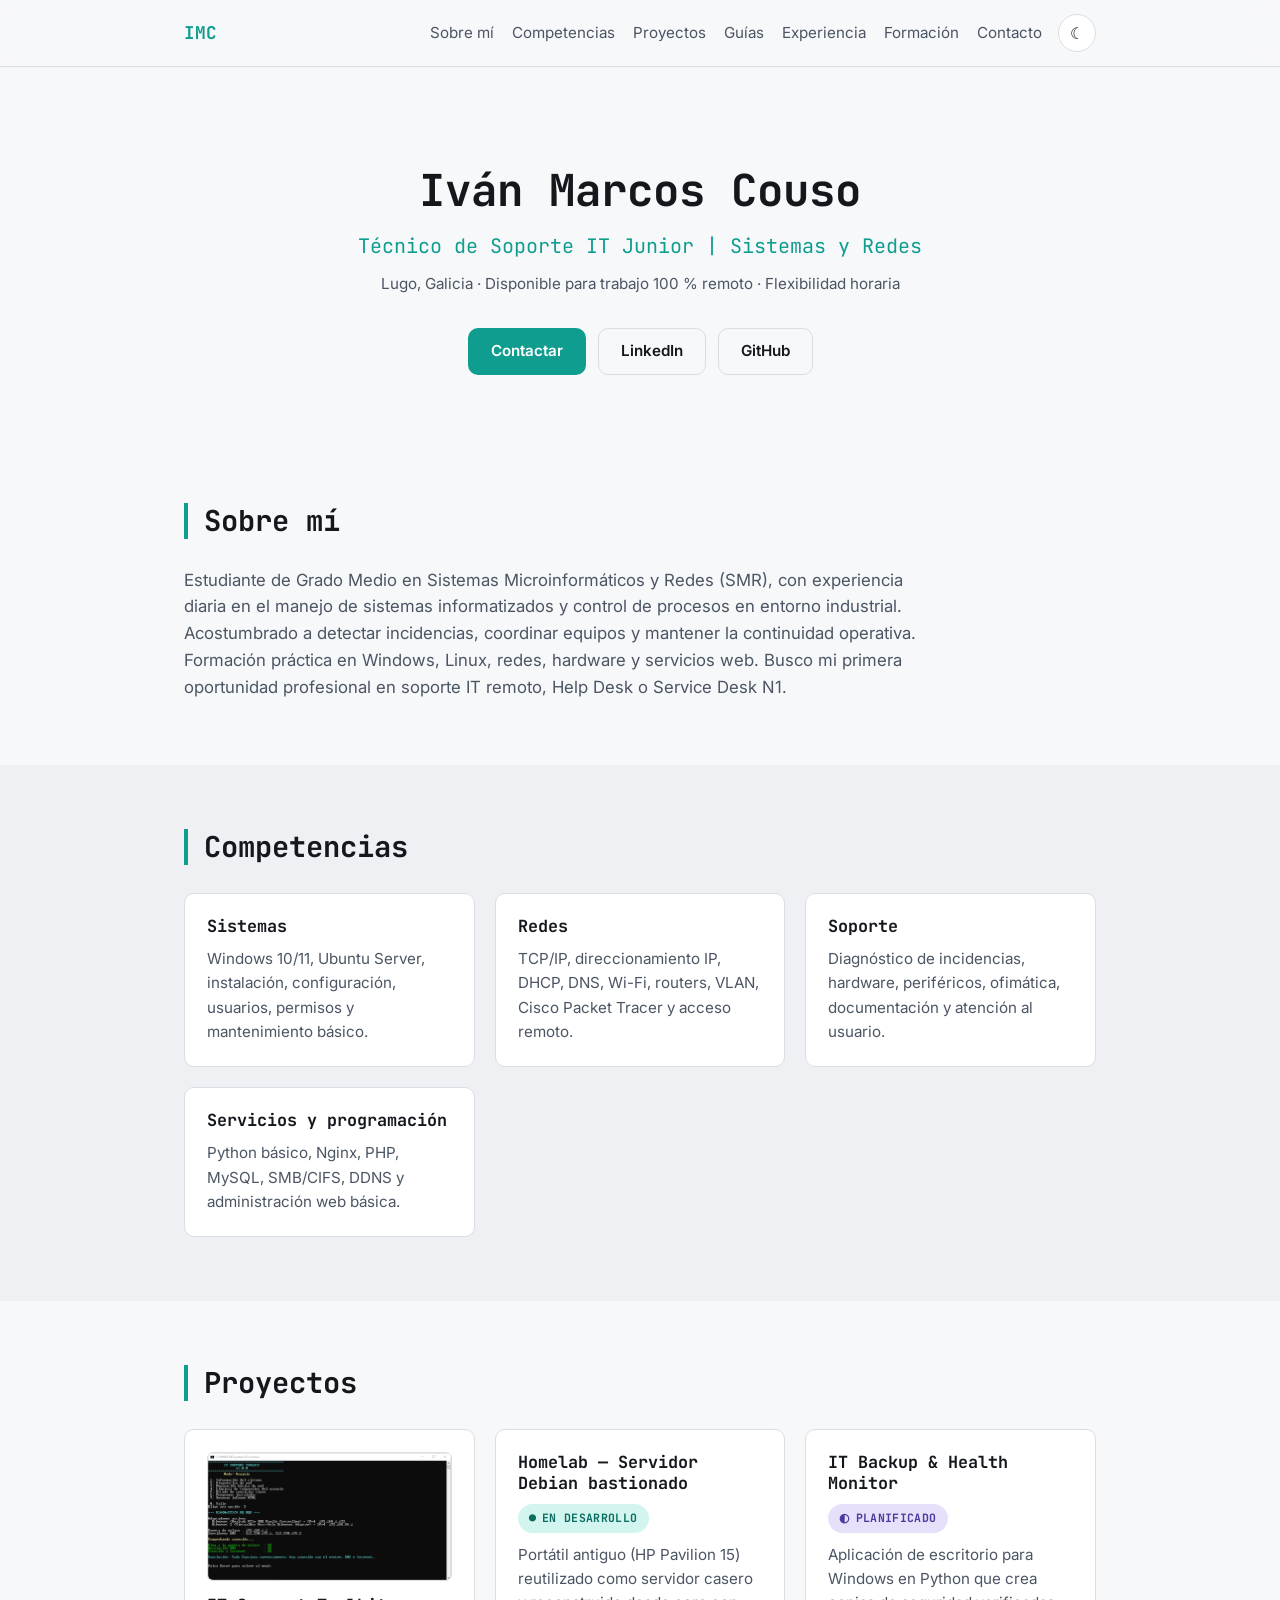
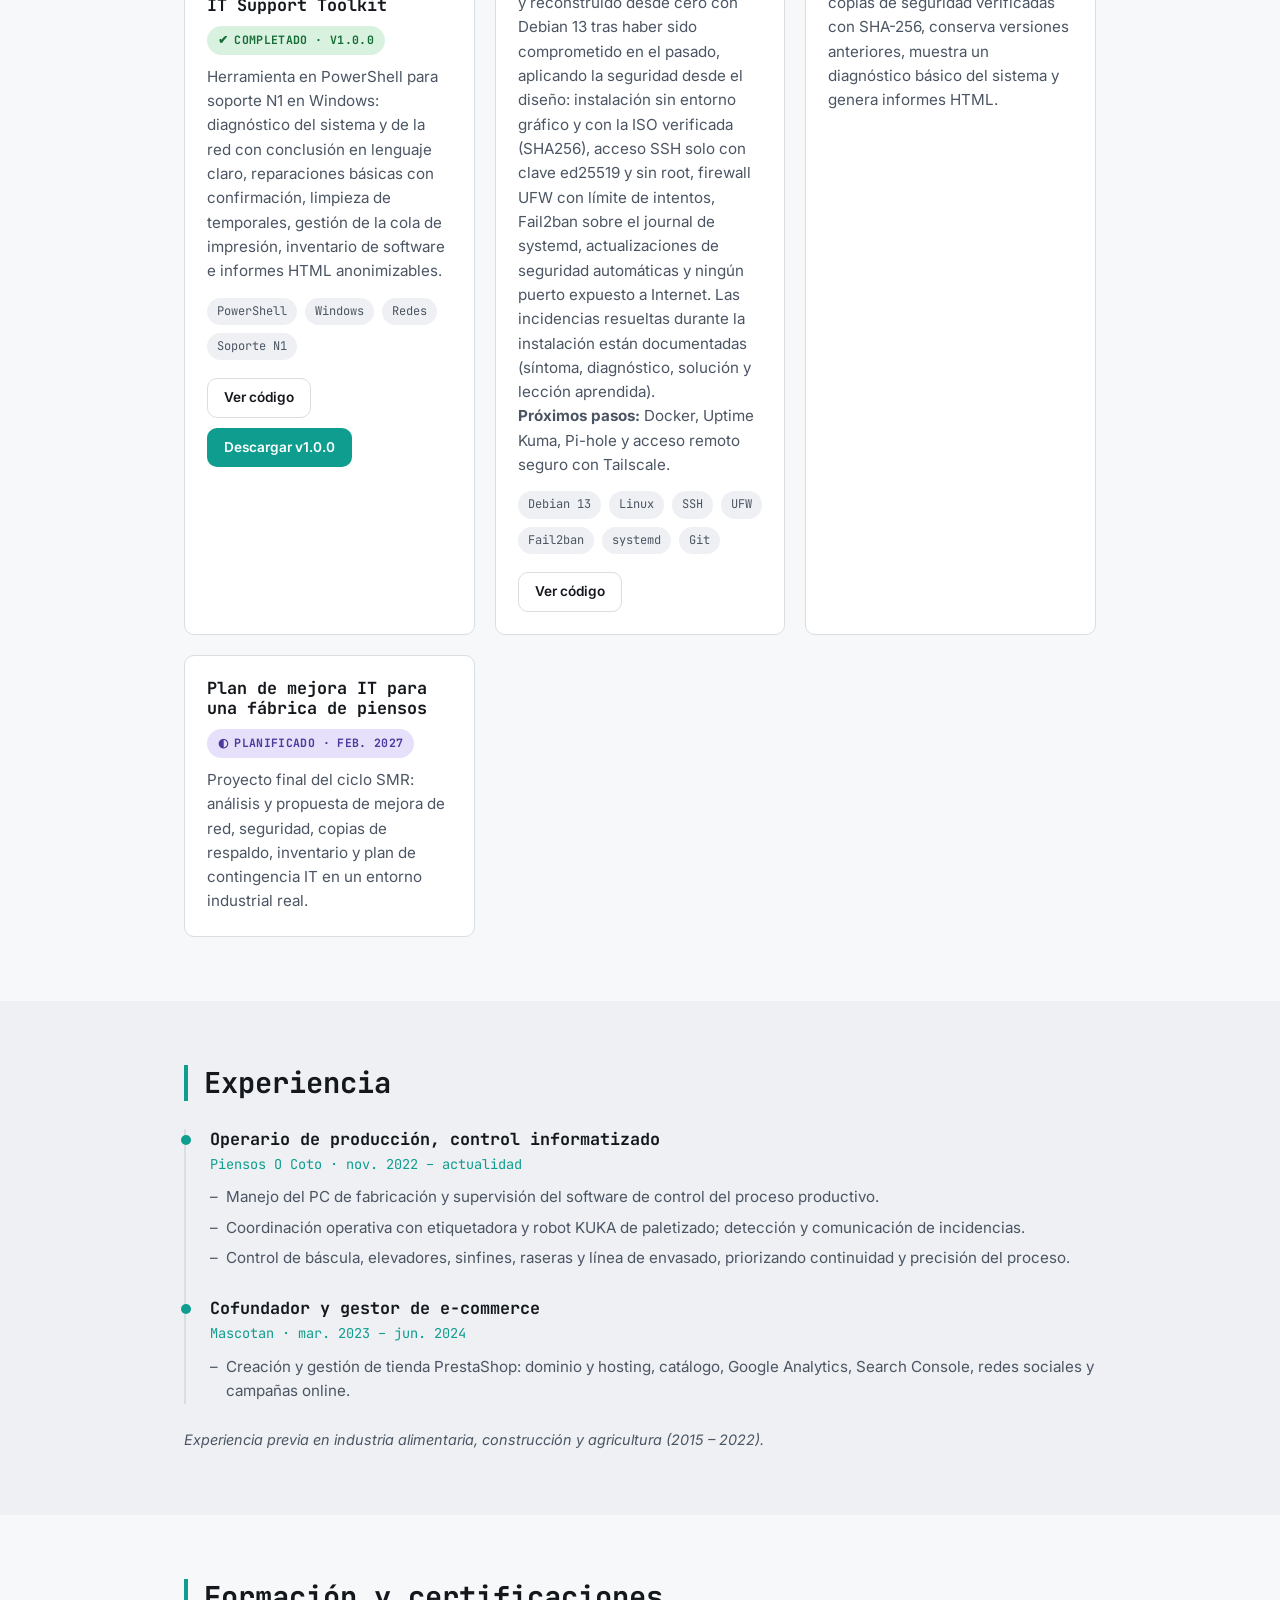
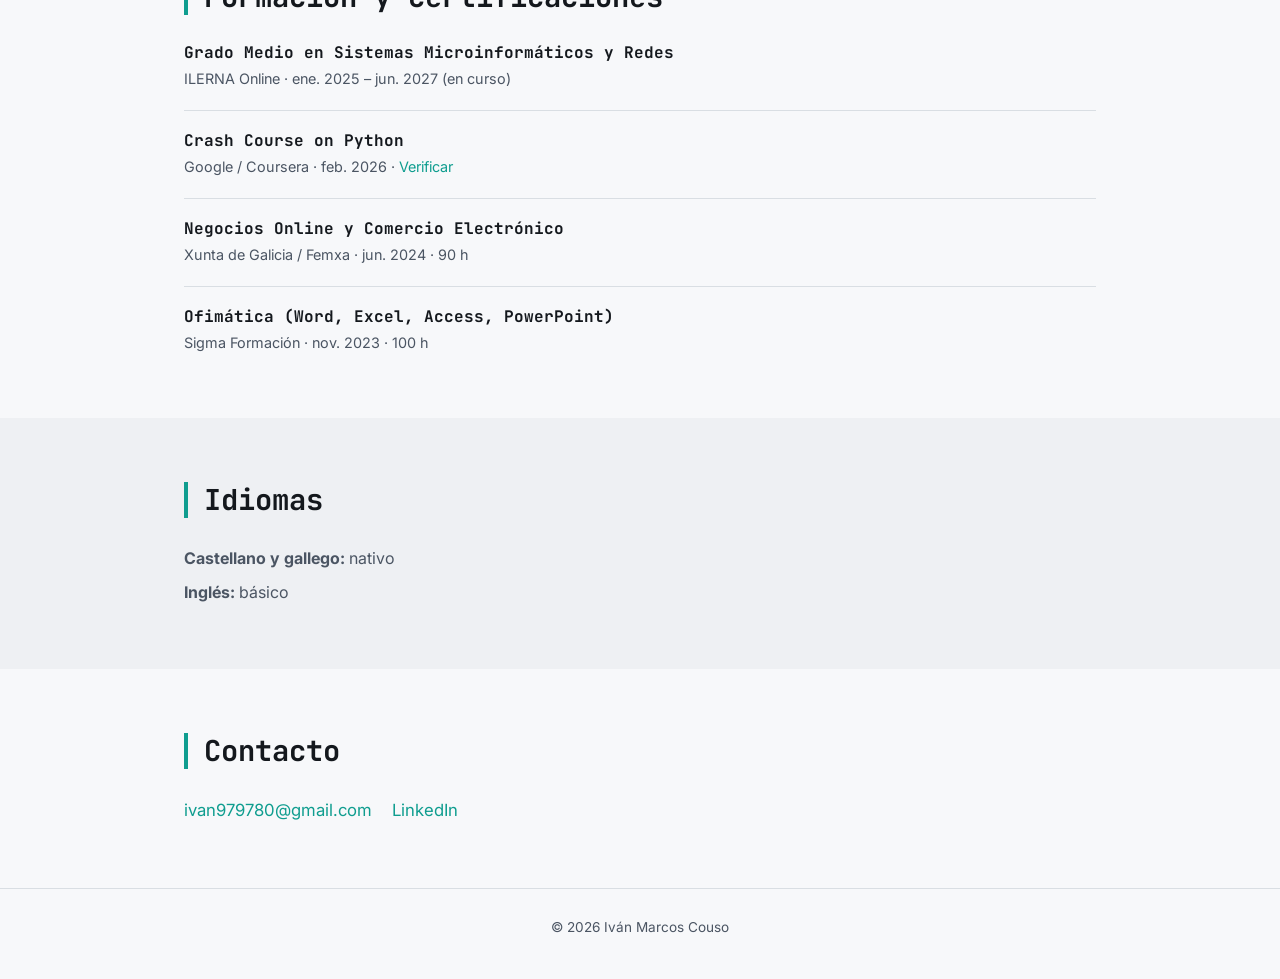
==== commit 54a435e8: "Add Homelab project to portfolio Co-Authored-By: Claude Sonnet 5.5 <noreply@anthropic.com>" ====
--- a/index.html
+++ b/index.html
@@ -116,6 +116,27 @@
         </article>
         <article class="card project-card">
           <div class="project-card__header">
+            <h3 class="card__title">Homelab — Servidor Debian bastionado</h3>
+            <span class="badge badge--dev">En desarrollo</span>
+          </div>
+          <p class="card__text">Portátil antiguo (HP Pavilion 15) reutilizado como servidor casero y reconstruido desde cero con Debian 13 tras haber sido comprometido en el pasado, aplicando la seguridad desde el diseño: instalación sin entorno gráfico y con la ISO verificada (SHA256), acceso SSH solo con clave ed25519 y sin root, firewall UFW con límite de intentos, Fail2ban sobre el journal de systemd, actualizaciones de seguridad automáticas y ningún puerto expuesto a Internet. Las incidencias resueltas durante la instalación están documentadas (síntoma, diagnóstico, solución y lección aprendida).</p>
+          <p class="card__text"><strong>Próximos pasos:</strong> Docker, Uptime Kuma, Pi-hole y acceso remoto seguro con Tailscale.</p>
+          <!-- TODO: añadir capturas de pantalla (sin IPs ni datos sensibles). -->
+          <ul class="tech-tags">
+            <li class="tech-tag">Debian 13</li>
+            <li class="tech-tag">Linux</li>
+            <li class="tech-tag">SSH</li>
+            <li class="tech-tag">UFW</li>
+            <li class="tech-tag">Fail2ban</li>
+            <li class="tech-tag">systemd</li>
+            <li class="tech-tag">Git</li>
+          </ul>
+          <div class="project-card__actions">
+            <a class="btn btn--secondary" href="https://github.com/VanToxiK/homelab" target="_blank" rel="noopener">Ver código</a>
+          </div>
+        </article>
+        <article class="card project-card">
+          <div class="project-card__header">
             <h3 class="card__title">IT Backup &amp; Health Monitor</h3>
             <span class="badge badge--planned">Planificado</span>
           </div>
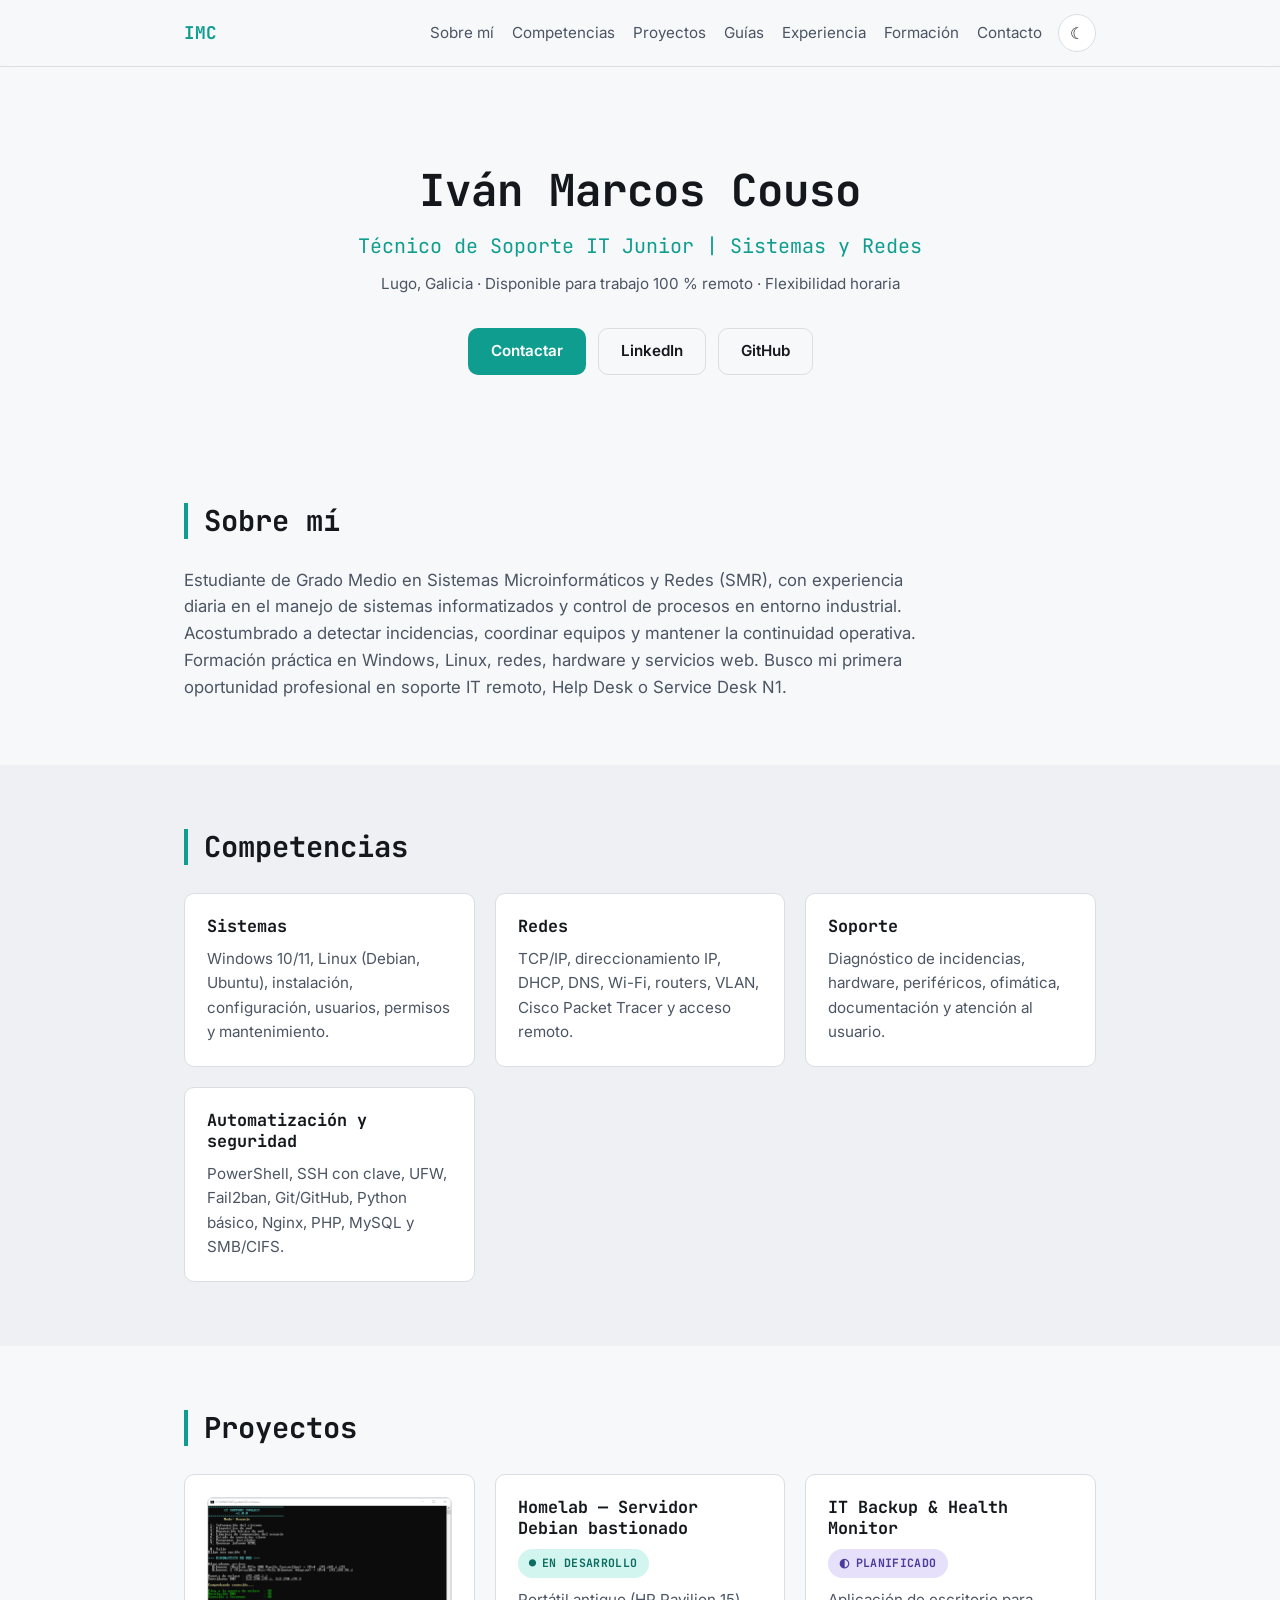
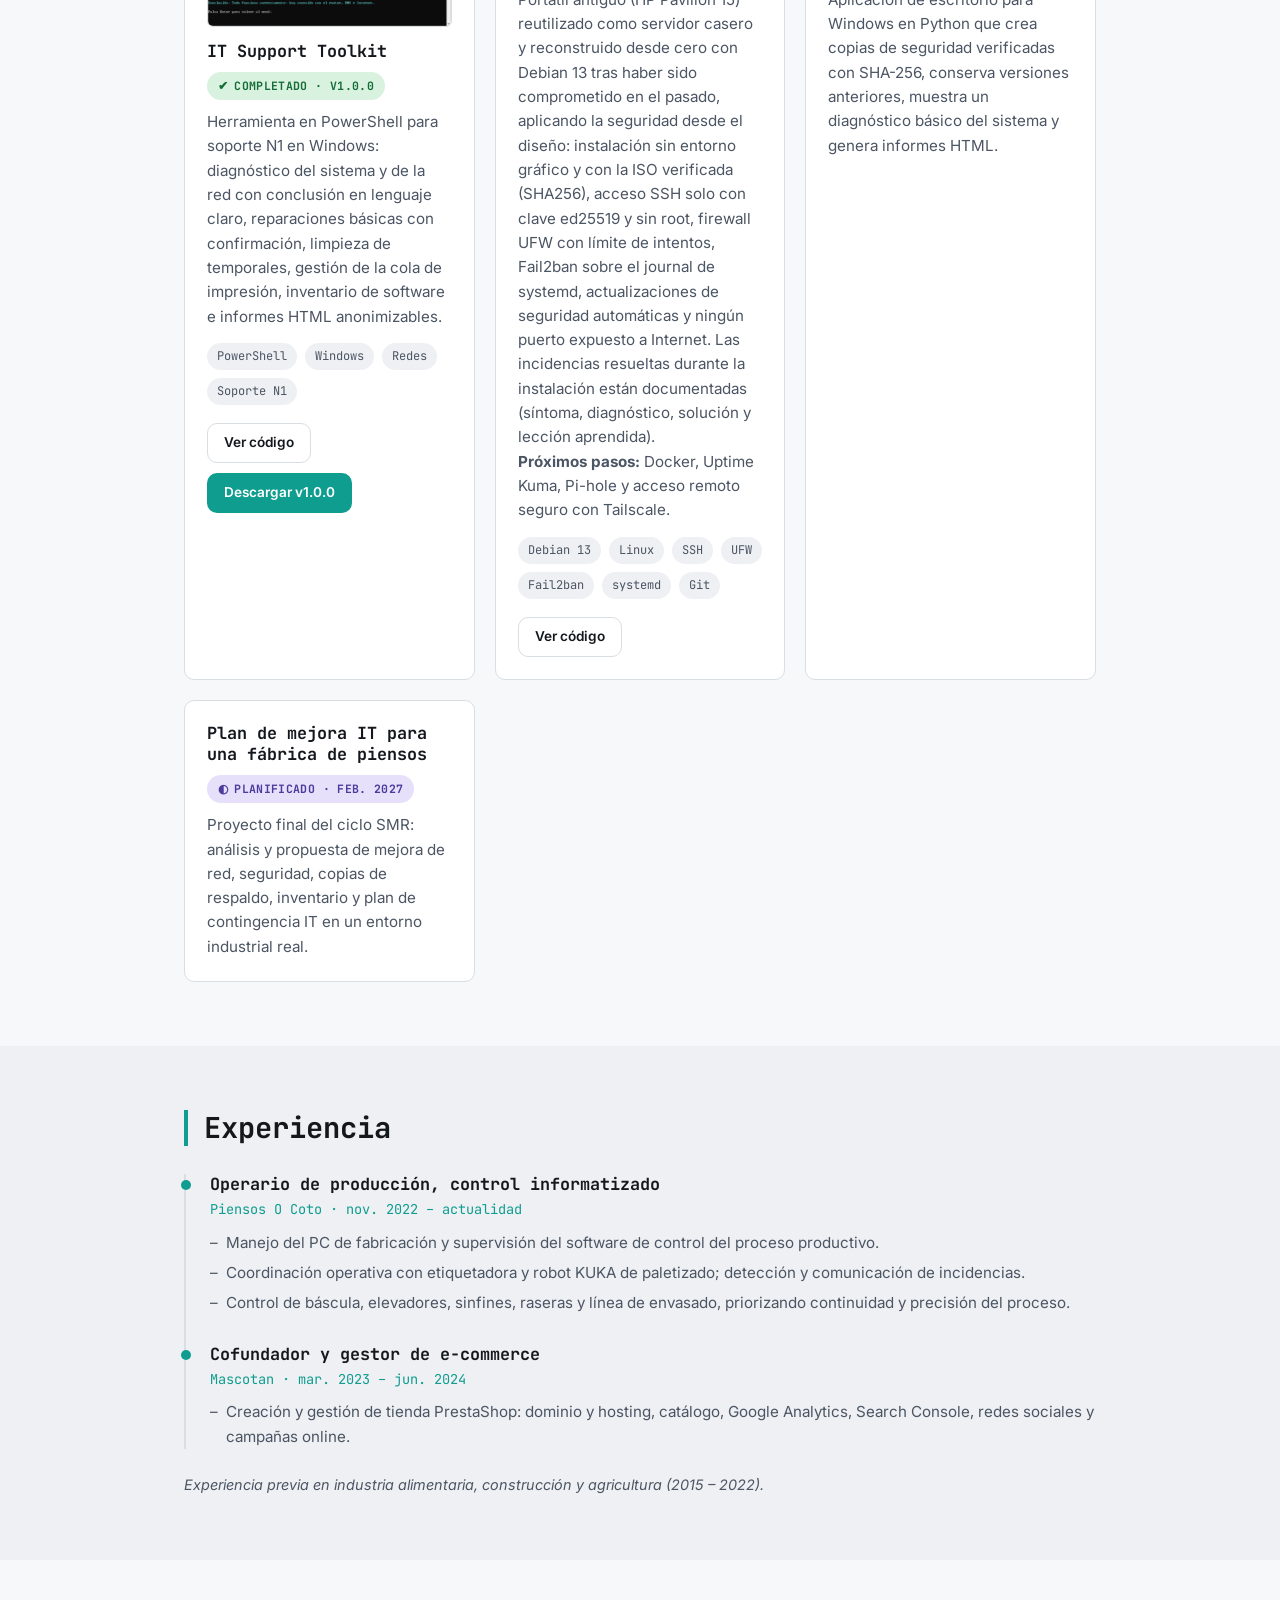
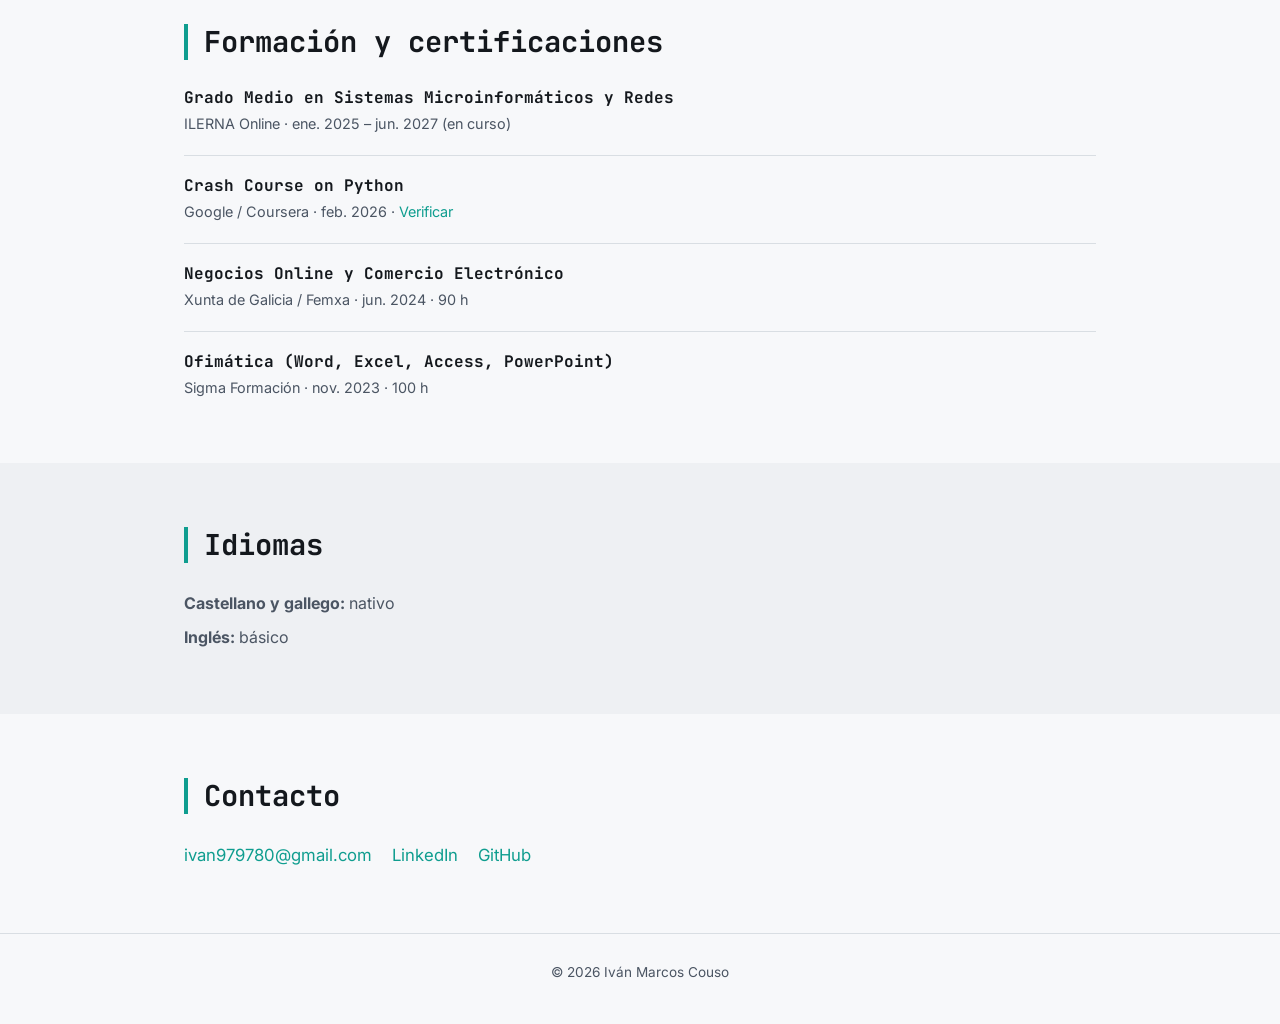
==== commit 9ba1d6ab: "Update skills, add GitHub contact link and social preview image Co-Authored-By: Claude Sonnet 5.5 <n" ====
--- a/index.html
+++ b/index.html
@@ -4,15 +4,20 @@
 <meta charset="UTF-8">
 <meta name="viewport" content="width=device-width, initial-scale=1.0">
 <title>Iván Marcos Couso · Técnico de Soporte IT Junior</title>
-<meta name="description" content="Portfolio profesional de Iván Marcos Couso, Técnico de Soporte IT Junior especializado en Sistemas y Redes, disponible para trabajo remoto.">
+<meta name="description" content="Portfolio profesional de Iván Marcos Couso, Técnico de Soporte IT Junior y estudiante de Sistemas y Redes, disponible para trabajo remoto.">
 <meta name="author" content="Iván Marcos Couso">
 
 <!-- Open Graph -->
 <meta property="og:title" content="Iván Marcos Couso · Técnico de Soporte IT Junior">
-<meta property="og:description" content="Portfolio profesional de Iván Marcos Couso, Técnico de Soporte IT Junior especializado en Sistemas y Redes, disponible para trabajo remoto.">
+<meta property="og:description" content="Portfolio profesional de Iván Marcos Couso, Técnico de Soporte IT Junior y estudiante de Sistemas y Redes, disponible para trabajo remoto.">
 <meta property="og:type" content="website">
 <meta property="og:locale" content="es_ES">
 <meta property="og:url" content="https://vantoxik.github.io/">
+<meta property="og:image" content="https://vantoxik.github.io/img/og-image.png">
+<meta property="og:image:width" content="1200">
+<meta property="og:image:height" content="630">
+<meta property="og:image:alt" content="Iván Marcos Couso, Técnico de Soporte IT Junior | Sistemas y Redes. vantoxik.github.io">
+<meta name="twitter:card" content="summary_large_image">
 
 <link rel="canonical" href="https://vantoxik.github.io/">
 
@@ -74,7 +79,7 @@
       <div class="cards-grid">
         <article class="card">
           <h3 class="card__title">Sistemas</h3>
-          <p class="card__text">Windows 10/11, Ubuntu Server, instalación, configuración, usuarios, permisos y mantenimiento básico.</p>
+          <p class="card__text">Windows 10/11, Linux (Debian, Ubuntu), instalación, configuración, usuarios, permisos y mantenimiento.</p>
         </article>
         <article class="card">
           <h3 class="card__title">Redes</h3>
@@ -85,8 +90,8 @@
           <p class="card__text">Diagnóstico de incidencias, hardware, periféricos, ofimática, documentación y atención al usuario.</p>
         </article>
         <article class="card">
-          <h3 class="card__title">Servicios y programación</h3>
-          <p class="card__text">Python básico, Nginx, PHP, MySQL, SMB/CIFS, DDNS y administración web básica.</p>
+          <h3 class="card__title">Automatización y seguridad</h3>
+          <p class="card__text">PowerShell, SSH con clave, UFW, Fail2ban, Git/GitHub, Python básico, Nginx, PHP, MySQL y SMB/CIFS.</p>
         </article>
       </div>
     </div>
@@ -222,6 +227,7 @@
       <ul class="contact-list">
         <li><a href="mailto:ivan979780@gmail.com">ivan979780@gmail.com</a></li>
         <li><a href="https://www.linkedin.com/in/ivan-marcos-couso" target="_blank" rel="noopener noreferrer">LinkedIn</a></li>
+        <li><a href="https://github.com/VanToxiK" target="_blank" rel="noopener noreferrer">GitHub</a></li>
       </ul>
     </div>
   </section>
